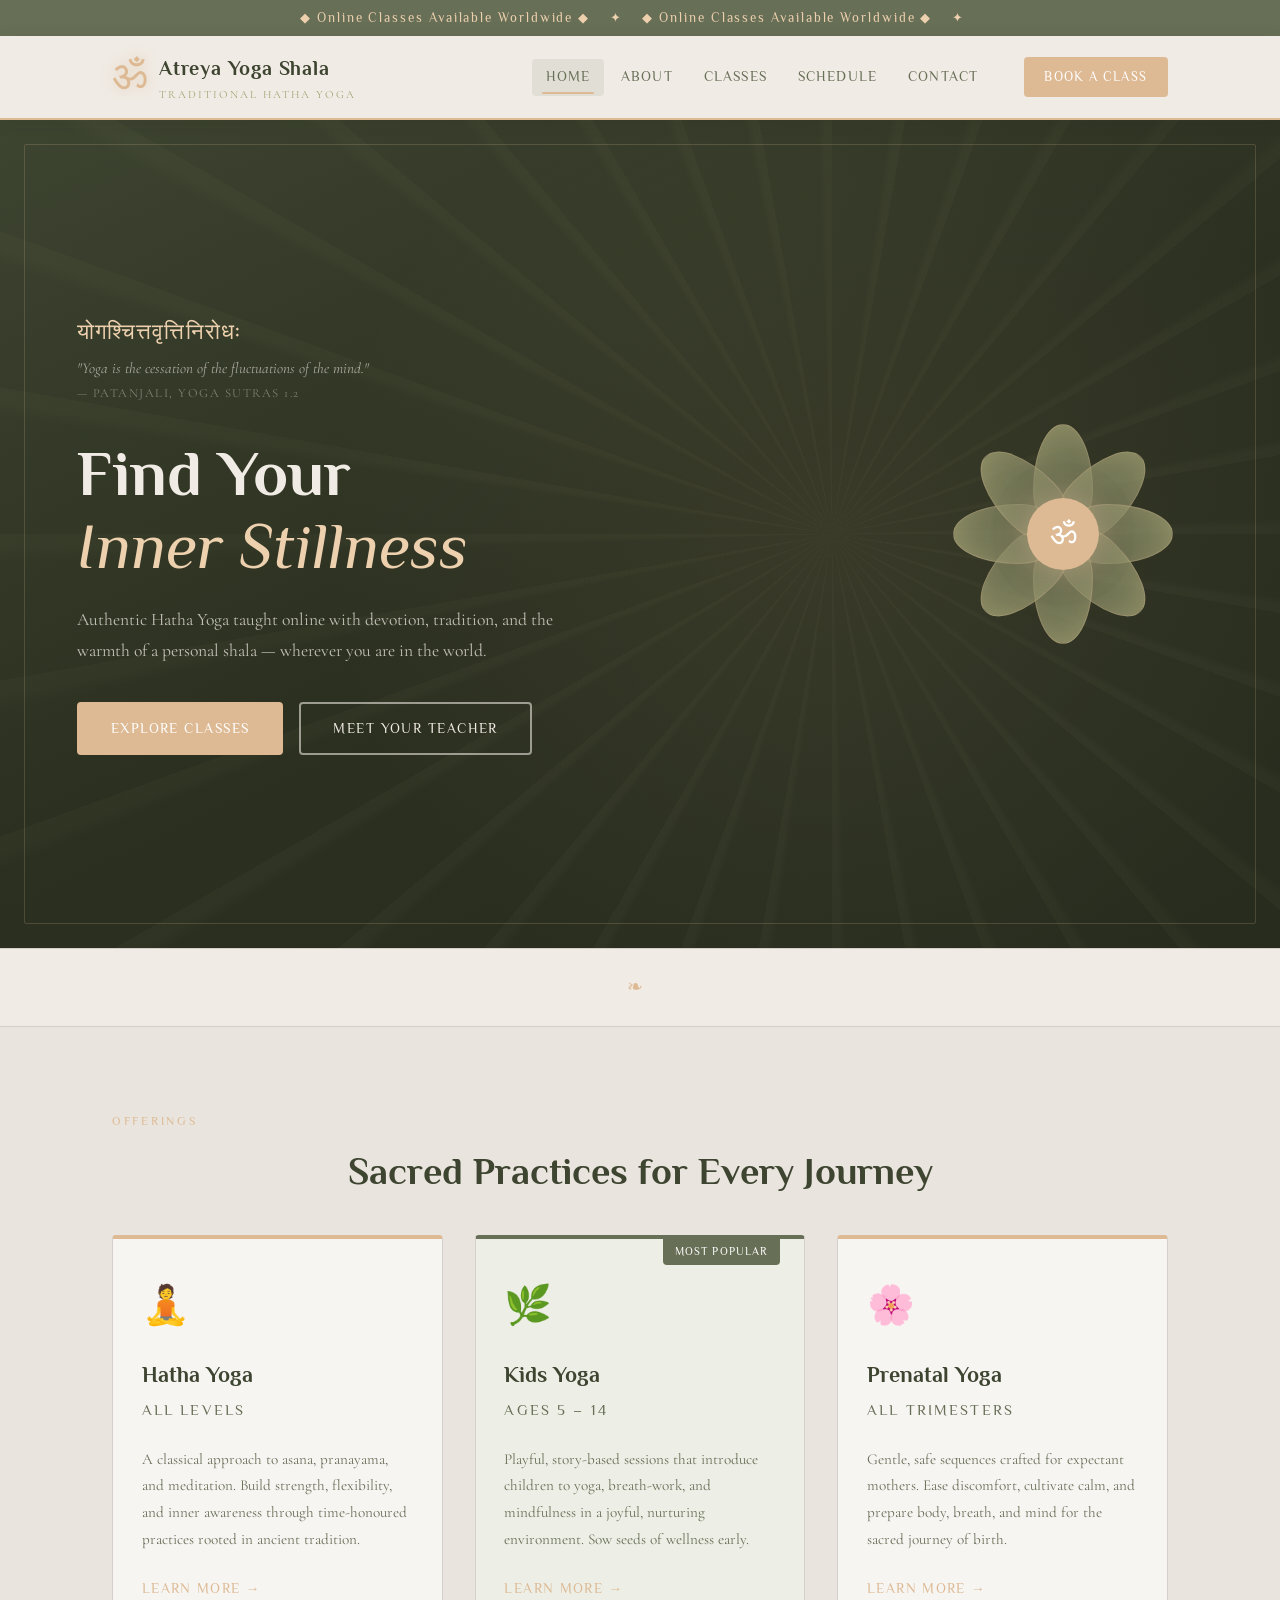
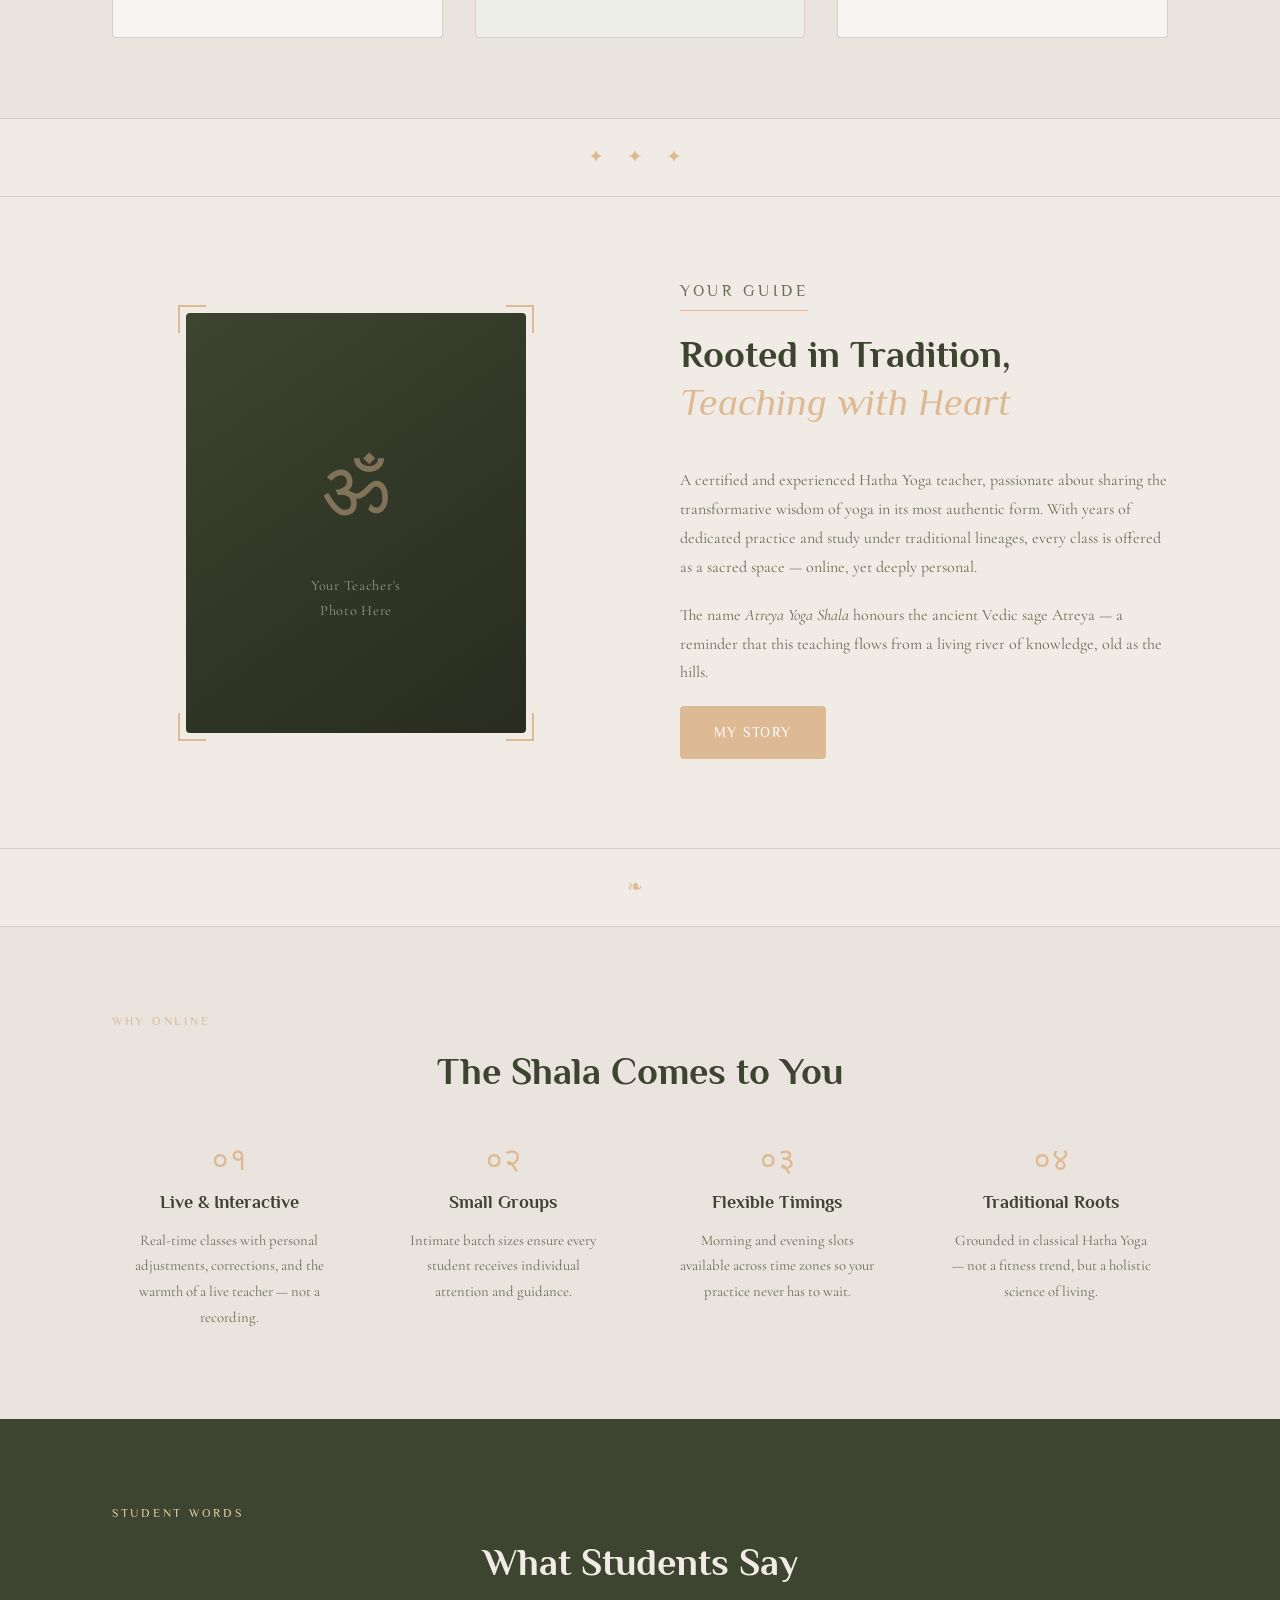
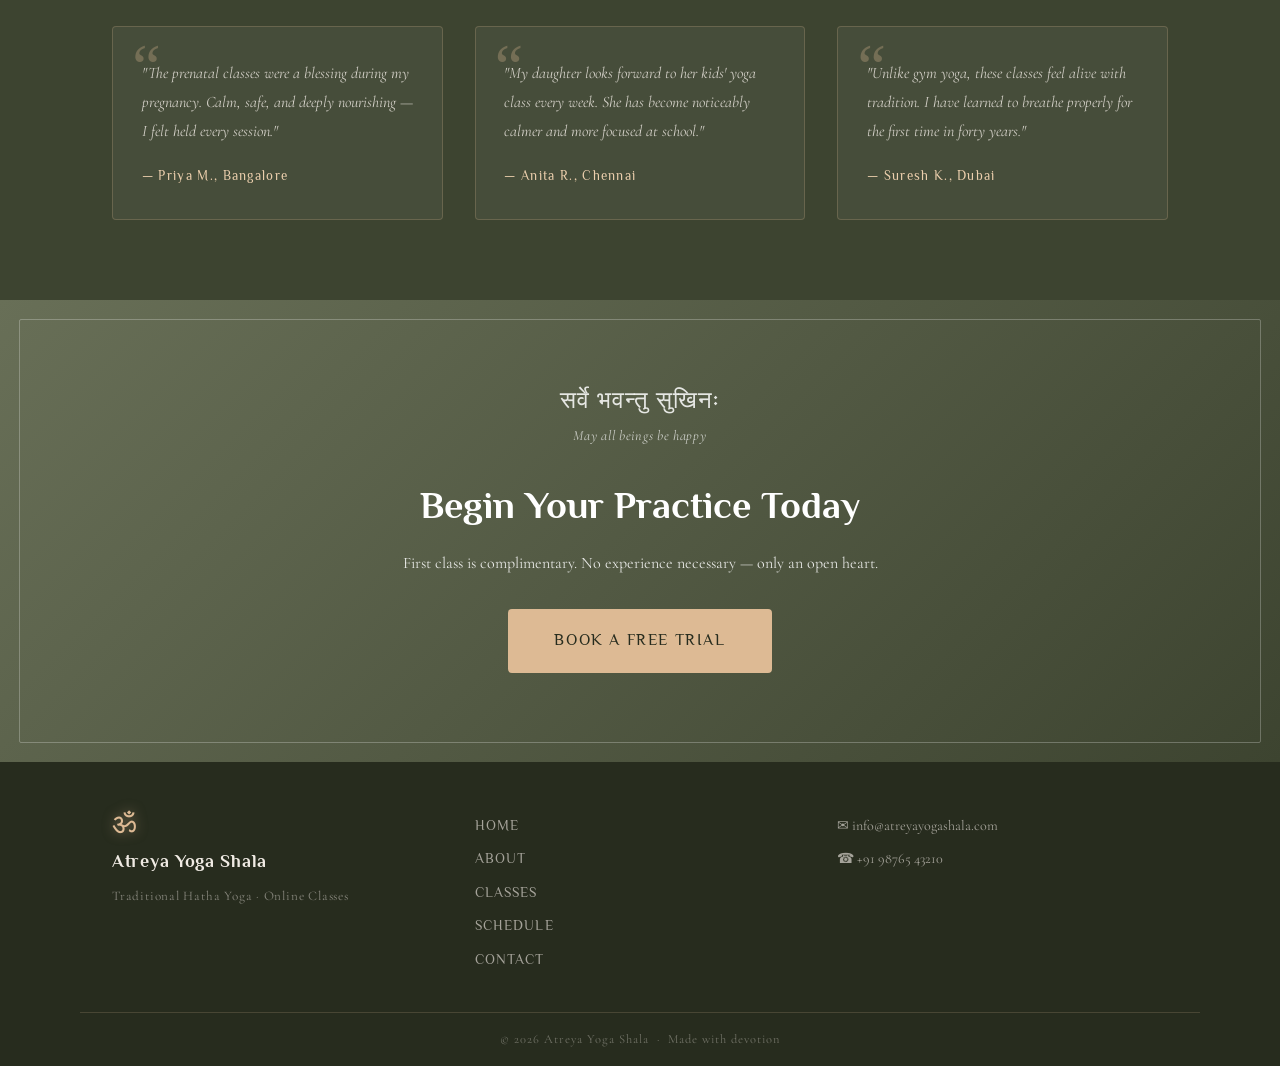
==== index.html @ da68df9e "Initial commit" ====
<!DOCTYPE html>
<html lang="en">
<head>
  <meta charset="UTF-8" />
  <meta name="viewport" content="width=device-width, initial-scale=1.0" />
  <title>Atreya Yoga Shala — Traditional Hatha Yoga Online</title>
  <link rel="stylesheet" href="css/style.css" />
  <link rel="preconnect" href="https://fonts.googleapis.com" />
  <link rel="preconnect" href="https://fonts.gstatic.com" crossorigin />
  <link href="https://fonts.googleapis.com/css2?family=Cormorant+Garamond:ital,wght@0,300;0,400;0,600;1,300;1,400&family=Philosopher:ital,wght@0,400;0,700;1,400&family=IM+Fell+English:ital@0;1&display=swap" rel="stylesheet" />
  <link rel="stylesheet" href="css/animations.css" />
</head>
<body>

  <!-- Top bar -->
  <div class="topbar">
    <span>&#9670; Online Classes Available Worldwide &#9670;</span>
  </div>

  <!-- Header / Nav -->
  <header class="site-header">
    <div class="header-inner">
      <div class="logo">
        <div class="om-symbol">ॐ</div>
        <div class="logo-text">
          <span class="logo-main">Atreya Yoga Shala</span>
          <span class="logo-sub">Traditional Hatha Yoga</span>
        </div>
      </div>
      <nav class="main-nav">
        <a href="index.html" class="active">Home</a>
        <a href="about.html">About</a>
        <a href="classes.html">Classes</a>
        <a href="schedule.html">Schedule</a>
        <a href="contact.html">Contact</a>
      </nav>
      <a href="contact.html" class="btn-book">Book a Class</a>
    </div>
  </header>

  <!-- Hero -->
  <section class="hero">
    <div class="mandala-bg"></div>
    <div class="hero-content">
      <p class="hero-sanskrit">योगश्चित्तवृत्तिनिरोधः</p>
      <p class="hero-translation">"Yoga is the cessation of the fluctuations of the mind."</p>
      <p class="hero-source">— Patanjali, Yoga Sutras 1.2</p>
      <h1 class="hero-title">Find Your<br /><em>Inner Stillness</em></h1>
      <p class="hero-desc">Authentic Hatha Yoga taught online with devotion, tradition, and the warmth of a personal shala — wherever you are in the world.</p>
      <div class="hero-actions">
        <a href="classes.html" class="btn-primary">Explore Classes</a>
        <a href="about.html" class="btn-outline">Meet Your Teacher</a>
      </div>
    </div>
    <div class="hero-lotus">
      <div class="lotus">
        <div class="petal p1"></div><div class="petal p2"></div><div class="petal p3"></div>
        <div class="petal p4"></div><div class="petal p5"></div><div class="petal p6"></div>
        <div class="petal p7"></div><div class="petal p8"></div>
        <div class="lotus-center">ॐ</div>
      </div>
    </div>
  </section>

  <!-- Divider -->
  <div class="ornament-divider"><span>❧</span></div>

  <!-- Classes Preview -->
  <section class="section classes-preview">
    <div class="container">
      <p class="section-label">Offerings</p>
      <h2 class="section-title">Sacred Practices for Every Journey</h2>
      <div class="cards-grid">

        <div class="class-card">
          <div class="card-icon">🧘</div>
          <h3>Hatha Yoga</h3>
          <p class="card-tag">All Levels</p>
          <p>A classical approach to asana, pranayama, and meditation. Build strength, flexibility, and inner awareness through time-honoured practices rooted in ancient tradition.</p>
          <a href="classes.html#hatha" class="card-link">Learn More →</a>
        </div>

        <div class="class-card featured">
          <div class="card-ribbon">Most Popular</div>
          <div class="card-icon">🌿</div>
          <h3>Kids Yoga</h3>
          <p class="card-tag">Ages 5 – 14</p>
          <p>Playful, story-based sessions that introduce children to yoga, breath-work, and mindfulness in a joyful, nurturing environment. Sow seeds of wellness early.</p>
          <a href="classes.html#kids" class="card-link">Learn More →</a>
        </div>

        <div class="class-card">
          <div class="card-icon">🌸</div>
          <h3>Prenatal Yoga</h3>
          <p class="card-tag">All Trimesters</p>
          <p>Gentle, safe sequences crafted for expectant mothers. Ease discomfort, cultivate calm, and prepare body, breath, and mind for the sacred journey of birth.</p>
          <a href="classes.html#prenatal" class="card-link">Learn More →</a>
        </div>

      </div>
    </div>
  </section>

  <!-- Ornament -->
  <div class="ornament-divider"><span>✦ ✦ ✦</span></div>

  <!-- About Teaser -->
  <section class="section about-teaser">
    <div class="container about-teaser-inner">
      <div class="about-img-wrap">
        <div class="about-frame">
          <div class="about-placeholder">
            <span class="big-om">ॐ</span>
            <p>Your Teacher's<br />Photo Here</p>
          </div>
          <div class="frame-corner fc-tl"></div>
          <div class="frame-corner fc-tr"></div>
          <div class="frame-corner fc-bl"></div>
          <div class="frame-corner fc-br"></div>
        </div>
      </div>
      <div class="about-text">
        <p class="section-label">Your Guide</p>
        <h2 class="section-title left">Rooted in Tradition,<br /><em>Teaching with Heart</em></h2>
        <p>A certified and experienced Hatha Yoga teacher, passionate about sharing the transformative wisdom of yoga in its most authentic form. With years of dedicated practice and study under traditional lineages, every class is offered as a sacred space — online, yet deeply personal.</p>
        <p>The name <em>Atreya Yoga Shala</em> honours the ancient Vedic sage Atreya — a reminder that this teaching flows from a living river of knowledge, old as the hills.</p>
        <a href="about.html" class="btn-primary">My Story</a>
      </div>
    </div>
  </section>

  <!-- Ornament -->
  <div class="ornament-divider"><span>❧</span></div>

  <!-- Why Online -->
  <section class="section why-online">
    <div class="container">
      <p class="section-label">Why Online</p>
      <h2 class="section-title">The Shala Comes to You</h2>
      <div class="pillars-grid">
        <div class="pillar">
          <div class="pillar-num">०१</div>
          <h4>Live &amp; Interactive</h4>
          <p>Real-time classes with personal adjustments, corrections, and the warmth of a live teacher — not a recording.</p>
        </div>
        <div class="pillar">
          <div class="pillar-num">०२</div>
          <h4>Small Groups</h4>
          <p>Intimate batch sizes ensure every student receives individual attention and guidance.</p>
        </div>
        <div class="pillar">
          <div class="pillar-num">०३</div>
          <h4>Flexible Timings</h4>
          <p>Morning and evening slots available across time zones so your practice never has to wait.</p>
        </div>
        <div class="pillar">
          <div class="pillar-num">०४</div>
          <h4>Traditional Roots</h4>
          <p>Grounded in classical Hatha Yoga — not a fitness trend, but a holistic science of living.</p>
        </div>
      </div>
    </div>
  </section>

  <!-- Testimonials -->
  <section class="section testimonials">
    <div class="container">
      <p class="section-label">Student Words</p>
      <h2 class="section-title">What Students Say</h2>
      <div class="testimonials-grid">
        <div class="testimonial">
          <p class="quote">"The prenatal classes were a blessing during my pregnancy. Calm, safe, and deeply nourishing — I felt held every session."</p>
          <p class="author">— Priya M., Bangalore</p>
        </div>
        <div class="testimonial">
          <p class="quote">"My daughter looks forward to her kids' yoga class every week. She has become noticeably calmer and more focused at school."</p>
          <p class="author">— Anita R., Chennai</p>
        </div>
        <div class="testimonial">
          <p class="quote">"Unlike gym yoga, these classes feel alive with tradition. I have learned to breathe properly for the first time in forty years."</p>
          <p class="author">— Suresh K., Dubai</p>
        </div>
      </div>
    </div>
  </section>

  <!-- CTA Banner -->
  <section class="cta-banner">
    <div class="container">
      <p class="cta-sanskrit">सर्वे भवन्तु सुखिनः</p>
      <p class="cta-translation">May all beings be happy</p>
      <h2>Begin Your Practice Today</h2>
      <p>First class is complimentary. No experience necessary — only an open heart.</p>
      <a href="contact.html" class="btn-primary large">Book a Free Trial</a>
    </div>
  </section>

  <!-- Footer -->
  <footer class="site-footer">
    <div class="container footer-inner">
      <div class="footer-brand">
        <div class="om-symbol small">ॐ</div>
        <span class="logo-main">Atreya Yoga Shala</span>
        <p>Traditional Hatha Yoga · Online Classes</p>
      </div>
      <nav class="footer-nav">
        <a href="index.html">Home</a>
        <a href="about.html">About</a>
        <a href="classes.html">Classes</a>
        <a href="schedule.html">Schedule</a>
        <a href="contact.html">Contact</a>
      </nav>
      <div class="footer-contact">
        <p>&#9993; info@atreyayogashala.com</p>
        <p>&#9742; +91 98765 43210</p>
      </div>
    </div>
    <div class="footer-bottom">
      <p>&#169; 2026 Atreya Yoga Shala &nbsp;·&nbsp; Made with devotion</p>
    </div>
  </footer>

  <script src="js/animations.js" defer></script>
</body>
</html>
---- css/style.css ----
/* ============================================================
   ATREYA YOGA SHALA — Main Stylesheet
   Traditional Yogic Aesthetic
   ============================================================ */

/* ---------- Custom Properties ---------- */
:root {
  /* ── Palette from brand swatches ── */
  --tan:           #DDBA94;   /* warm tan / main accent   */
  --tan-light:     #EDD0AE;
  --tan-pale:      #F8F0E7;
  --olive:         #686F57;   /* dark olive / hero/footer */
  --olive-dark:    #3D4430;   /* deepest olive            */
  --olive-deep:    #272C1E;   /* footer / darkest text bg */
  --sage:          #A3A576;   /* mid sage green           */
  --sage-light:    #BFC29A;
  --sage-pale:     #EDEEE5;
  --cream:         #E9E4DD;   /* light cream              */
  --parchment:     #F0EBE4;
  --off-white:     #F7F5F2;
  --text-dark:     #272C1E;
  --text-mid:      #686F57;
  --text-light:    #A3A576;
  --border:        #D4CFCA;

  /* keep old names mapped so nothing breaks */
  --saffron:       #DDBA94;
  --saffron-light: #EDD0AE;
  --saffron-pale:  #F8F0E7;
  --burgundy:      #686F57;
  --burgundy-dark: #3D4430;
  --deep-brown:    #272C1E;
  --warm-brown:    #A3A576;
  --gold:          #DDBA94;
  --gold-light:    #EDD0AE;
  --lotus-pink:    #A3A576;
  --lotus-pale:    #EDEEE5;

  --font-serif:    'Cormorant Garamond', 'Georgia', serif;
  --font-display:  'Philosopher', 'Georgia', serif;
  --font-classic:  'IM Fell English', 'Georgia', serif;

  --radius:        4px;
  --shadow:        0 4px 24px rgba(40, 44, 30, 0.12);
  --shadow-deep:   0 8px 40px rgba(40, 44, 30, 0.20);
  --transition:    0.3s ease;
}

/* ---------- Reset & Base ---------- */
*, *::before, *::after { box-sizing: border-box; margin: 0; padding: 0; }

html { scroll-behavior: smooth; font-size: 16px; }

body {
  font-family: var(--font-serif);
  background: var(--off-white);
  color: var(--text-dark);
  line-height: 1.7;
  overflow-x: hidden;
}

a { color: inherit; text-decoration: none; transition: color var(--transition); }

img { max-width: 100%; display: block; }

.container {
  max-width: 1120px;
  margin: 0 auto;
  padding: 0 2rem;
}

/* ---------- Top Bar ---------- */
.topbar {
  background: var(--burgundy);
  color: var(--gold-light);
  text-align: center;
  font-size: 0.8rem;
  letter-spacing: 0.15em;
  padding: 0.45rem 1rem;
  font-family: var(--font-display);
}

/* ---------- Header / Nav ---------- */
.site-header {
  background: var(--parchment);
  border-bottom: 2px solid var(--gold);
  position: sticky;
  top: 0;
  z-index: 100;
  box-shadow: 0 2px 16px rgba(60,30,10,0.10);
}

.header-inner {
  max-width: 1120px;
  margin: 0 auto;
  padding: 0.9rem 2rem;
  display: flex;
  align-items: center;
  gap: 2rem;
}

.logo {
  display: flex;
  align-items: center;
  gap: 0.75rem;
  flex-shrink: 0;
}

.om-symbol {
  font-size: 2.6rem;
  color: var(--saffron);
  line-height: 1;
  text-shadow: 0 0 12px rgba(221,186,148,0.5);
}
.om-symbol.small { font-size: 1.8rem; }

.logo-text { display: flex; flex-direction: column; }
.logo-main {
  font-family: var(--font-display);
  font-size: 1.25rem;
  font-weight: 700;
  color: var(--burgundy-dark);
  letter-spacing: 0.04em;
}
.logo-sub {
  font-family: var(--font-serif);
  font-size: 0.7rem;
  letter-spacing: 0.18em;
  color: var(--warm-brown);
  text-transform: uppercase;
}

.main-nav {
  display: flex;
  gap: 0.25rem;
  margin-left: auto;
}

.main-nav a {
  font-family: var(--font-display);
  font-size: 0.88rem;
  letter-spacing: 0.08em;
  color: var(--text-mid);
  padding: 0.4rem 0.85rem;
  border-radius: var(--radius);
  transition: color var(--transition), background var(--transition);
  text-transform: uppercase;
}
.main-nav a:hover,
.main-nav a.active {
  color: var(--olive);
  background: rgba(104,111,87,0.10);
}

.btn-book {
  font-family: var(--font-display);
  font-size: 0.82rem;
  letter-spacing: 0.1em;
  text-transform: uppercase;
  background: var(--saffron);
  color: #fff;
  padding: 0.55rem 1.3rem;
  border-radius: var(--radius);
  white-space: nowrap;
  transition: background var(--transition), box-shadow var(--transition);
}
.btn-book:hover {
  background: var(--olive);
  box-shadow: 0 4px 16px rgba(104,111,87,0.35);
  color: #fff;
}

/* ---------- Buttons ---------- */
.btn-primary {
  display: inline-block;
  background: var(--saffron);
  color: #fff;
  font-family: var(--font-display);
  font-size: 0.9rem;
  letter-spacing: 0.1em;
  text-transform: uppercase;
  padding: 0.75rem 2rem;
  border-radius: var(--radius);
  border: 2px solid var(--saffron);
  transition: background var(--transition), box-shadow var(--transition), color var(--transition);
}
.btn-primary:hover {
  background: var(--olive);
  border-color: var(--olive);
  color: #fff;
  box-shadow: 0 4px 20px rgba(104,111,87,0.40);
}
.btn-primary.large { padding: 1rem 2.8rem; font-size: 1rem; }

.btn-outline {
  display: inline-block;
  background: transparent;
  color: var(--parchment);
  font-family: var(--font-display);
  font-size: 0.9rem;
  letter-spacing: 0.1em;
  text-transform: uppercase;
  padding: 0.75rem 2rem;
  border-radius: var(--radius);
  border: 2px solid rgba(233,228,221,0.6);
  transition: background var(--transition), border-color var(--transition);
}
.btn-outline:hover {
  background: rgba(233,228,221,0.15);
  border-color: var(--cream);
  color: var(--cream);
}

/* ---------- Hero ---------- */
.hero {
  position: relative;
  min-height: 92vh;
  background: linear-gradient(155deg, var(--olive-dark) 0%, #2C3020 50%, var(--olive-deep) 100%);
  display: flex;
  align-items: center;
  justify-content: space-between;
  padding: 5rem 6vw;
  overflow: hidden;
}

/* Mandala background pattern */
.mandala-bg {
  position: absolute;
  inset: 0;
  background-image:
    radial-gradient(circle at 65% 50%, rgba(221,186,148,0.08) 0%, transparent 55%),
    repeating-conic-gradient(
      from 0deg at 65% 50%,
      transparent 0deg,
      transparent 8deg,
      rgba(163,165,118,0.04) 9deg,
      rgba(163,165,118,0.04) 10deg
    );
  pointer-events: none;
}

/* Decorative border lines in hero */
.hero::before {
  content: '';
  position: absolute;
  inset: 1.5rem;
  border: 1px solid rgba(221,186,148,0.20);
  border-radius: 2px;
  pointer-events: none;
}

.hero-content {
  position: relative;
  z-index: 2;
  max-width: 580px;
}

.hero-sanskrit {
  font-family: var(--font-display);
  font-size: 1.4rem;
  color: var(--gold-light);
  letter-spacing: 0.05em;
  margin-bottom: 0.3rem;
}
.hero-translation {
  font-family: var(--font-serif);
  font-style: italic;
  font-size: 0.95rem;
  color: rgba(233,228,221,0.65);
  margin-bottom: 0.1rem;
}
.hero-source {
  font-size: 0.78rem;
  letter-spacing: 0.12em;
  color: rgba(233,228,221,0.42);
  text-transform: uppercase;
  margin-bottom: 2rem;
}

.hero-title {
  font-family: var(--font-display);
  font-size: clamp(2.6rem, 5vw, 4.2rem);
  font-weight: 700;
  color: var(--parchment);
  line-height: 1.15;
  margin-bottom: 1.25rem;
}
.hero-title em {
  font-style: italic;
  color: var(--tan-light);
  font-weight: 300;
}

.hero-desc {
  font-size: 1.1rem;
  color: rgba(233,228,221,0.80);
  max-width: 480px;
  margin-bottom: 2.2rem;
  line-height: 1.8;
}

.hero-actions { display: flex; gap: 1rem; flex-wrap: wrap; }

/* Lotus illustration */
.hero-lotus {
  position: relative;
  z-index: 2;
  flex-shrink: 0;
}

.lotus {
  position: relative;
  width: 280px;
  height: 280px;
}

.petal {
  position: absolute;
  width: 60px;
  height: 110px;
  background: linear-gradient(160deg, rgba(163,165,118,0.75), rgba(104,111,87,0.55));
  border-radius: 50% 50% 50% 50% / 60% 60% 40% 40%;
  top: 50%;
  left: 50%;
  transform-origin: bottom center;
  margin-left: -30px;
  margin-top: -110px;
  border: 1px solid rgba(221,186,148,0.30);
  box-shadow: inset 0 0 20px rgba(221,186,148,0.12);
}

.p1 { transform: rotate(0deg); }
.p2 { transform: rotate(45deg); }
.p3 { transform: rotate(90deg); }
.p4 { transform: rotate(135deg); }
.p5 { transform: rotate(180deg); }
.p6 { transform: rotate(225deg); }
.p7 { transform: rotate(270deg); }
.p8 { transform: rotate(315deg); }

.lotus-center {
  position: absolute;
  top: 50%;
  left: 50%;
  transform: translate(-50%, -50%);
  width: 72px;
  height: 72px;
  background: radial-gradient(circle, var(--saffron) 0%, var(--gold) 100%);
  border-radius: 50%;
  display: flex;
  align-items: center;
  justify-content: center;
  font-size: 2rem;
  color: #fff;
  box-shadow: 0 0 30px rgba(221,186,148,0.55), 0 0 60px rgba(221,186,148,0.20);
  z-index: 5;
}

/* ---------- Ornament Divider ---------- */
.ornament-divider {
  text-align: center;
  padding: 1.4rem 0;
  background: var(--parchment);
  color: var(--gold);
  font-size: 1.2rem;
  letter-spacing: 0.5em;
  border-top: 1px solid var(--border);
  border-bottom: 1px solid var(--border);
}

/* ---------- Sections ---------- */
.section {
  padding: 5rem 0;
}

.section-label {
  font-family: var(--font-display);
  font-size: 0.78rem;
  letter-spacing: 0.22em;
  text-transform: uppercase;
  color: var(--saffron);
  margin-bottom: 0.6rem;
  text-align: center;
}

.section-title {
  font-family: var(--font-display);
  font-size: clamp(1.8rem, 3vw, 2.8rem);
  font-weight: 700;
  color: var(--burgundy-dark);
  line-height: 1.25;
  margin-bottom: 2.5rem;
  text-align: center;
}
.section-title.left { text-align: left; }
.section-title em {
  font-style: italic;
  font-weight: 300;
  color: var(--saffron);
}

/* ---------- Classes Preview ---------- */
.classes-preview { background: var(--cream); }

.cards-grid {
  display: grid;
  grid-template-columns: repeat(auto-fit, minmax(280px, 1fr));
  gap: 2rem;
}

.class-card {
  background: var(--off-white);
  border: 1px solid var(--border);
  border-top: 4px solid var(--saffron);
  border-radius: var(--radius);
  padding: 2.2rem 1.8rem;
  position: relative;
  transition: box-shadow var(--transition), transform var(--transition);
}
.class-card:hover {
  box-shadow: var(--shadow);
  transform: translateY(-4px);
}
.class-card.featured {
  border-top-color: var(--burgundy);
  background: var(--lotus-pale);
}

.card-ribbon {
  position: absolute;
  top: -1px;
  right: 1.5rem;
  background: var(--burgundy);
  color: #fff;
  font-size: 0.7rem;
  letter-spacing: 0.1em;
  text-transform: uppercase;
  padding: 0.25rem 0.75rem;
  font-family: var(--font-display);
  border-radius: 0 0 var(--radius) var(--radius);
}

.card-icon {
  font-size: 2.4rem;
  margin-bottom: 1rem;
}

.class-card h3 {
  font-family: var(--font-display);
  font-size: 1.4rem;
  color: var(--burgundy-dark);
  margin-bottom: 0.2rem;
}

.card-tag {
  font-size: 0.75rem;
  letter-spacing: 0.14em;
  text-transform: uppercase;
  color: var(--saffron);
  font-family: var(--font-display);
  margin-bottom: 0.9rem;
}

.class-card p {
  font-size: 0.95rem;
  color: var(--text-mid);
  margin-bottom: 1.4rem;
  line-height: 1.75;
}

.card-link {
  font-family: var(--font-display);
  font-size: 0.85rem;
  letter-spacing: 0.1em;
  color: var(--saffron);
  text-transform: uppercase;
  transition: color var(--transition);
}
.card-link:hover { color: var(--burgundy); }

/* ---------- About Teaser ---------- */
.about-teaser { background: var(--parchment); }

.about-teaser-inner {
  display: grid;
  grid-template-columns: 1fr 1fr;
  gap: 5rem;
  align-items: center;
}

.about-img-wrap { display: flex; justify-content: center; }

.about-frame {
  position: relative;
  width: 340px;
  height: 420px;
}

.about-placeholder {
  width: 100%;
  height: 100%;
  background: linear-gradient(145deg, var(--burgundy-dark), var(--deep-brown));
  border-radius: var(--radius);
  display: flex;
  flex-direction: column;
  align-items: center;
  justify-content: center;
  gap: 1rem;
  color: rgba(233,228,221,0.55);
  font-family: var(--font-serif);
  font-size: 0.9rem;
  text-align: center;
  letter-spacing: 0.05em;
}
.about-placeholder .big-om {
  font-size: 5rem;
  color: rgba(221,186,148,0.45);
}

/* Decorative corner frames */
.frame-corner {
  position: absolute;
  width: 28px;
  height: 28px;
  border-color: var(--gold);
  border-style: solid;
}
.fc-tl { top: -8px; left: -8px; border-width: 2px 0 0 2px; }
.fc-tr { top: -8px; right: -8px; border-width: 2px 2px 0 0; }
.fc-bl { bottom: -8px; left: -8px; border-width: 0 0 2px 2px; }
.fc-br { bottom: -8px; right: -8px; border-width: 0 2px 2px 0; }

.about-text .section-label { text-align: left; }

.about-text p {
  font-size: 1rem;
  color: var(--text-mid);
  margin-bottom: 1.2rem;
  line-height: 1.8;
}
.about-text p em {
  font-style: italic;
  color: var(--burgundy);
}

/* ---------- Why Online ---------- */
.why-online { background: var(--cream); }

.pillars-grid {
  display: grid;
  grid-template-columns: repeat(auto-fit, minmax(220px, 1fr));
  gap: 2.5rem;
}

.pillar { text-align: center; padding: 0.5rem 1rem; }

.pillar-num {
  font-family: var(--font-display);
  font-size: 2rem;
  color: var(--gold);
  margin-bottom: 0.8rem;
  line-height: 1;
}

.pillar h4 {
  font-family: var(--font-display);
  font-size: 1.1rem;
  color: var(--burgundy-dark);
  margin-bottom: 0.6rem;
}

.pillar p {
  font-size: 0.92rem;
  color: var(--text-mid);
  line-height: 1.75;
}

/* ---------- Testimonials ---------- */
.testimonials {
  background: var(--burgundy-dark);
}
.testimonials .section-label { color: var(--gold-light); }
.testimonials .section-title { color: var(--parchment); }

.testimonials-grid {
  display: grid;
  grid-template-columns: repeat(auto-fit, minmax(260px, 1fr));
  gap: 2rem;
}

.testimonial {
  background: rgba(255,255,255,0.05);
  border: 1px solid rgba(221,186,148,0.22);
  border-radius: var(--radius);
  padding: 2rem 1.8rem;
  position: relative;
}
.testimonial::before {
  content: '\201C';
  position: absolute;
  top: 0.5rem;
  left: 1.2rem;
  font-size: 4rem;
  color: var(--saffron);
  opacity: 0.3;
  font-family: Georgia, serif;
  line-height: 1;
}

.testimonial .quote {
  font-family: var(--font-serif);
  font-style: italic;
  font-size: 1rem;
  color: rgba(233,228,221,0.85);
  line-height: 1.8;
  margin-bottom: 1.2rem;
}

.testimonial .author {
  font-family: var(--font-display);
  font-size: 0.82rem;
  letter-spacing: 0.1em;
  color: var(--gold-light);
}

/* ---------- CTA Banner ---------- */
.cta-banner {
  background: linear-gradient(135deg, var(--olive) 0%, var(--olive-dark) 100%);
  padding: 5rem 2rem;
  text-align: center;
  position: relative;
  overflow: hidden;
}
.cta-banner::before {
  content: '';
  position: absolute;
  inset: 1.2rem;
  border: 1px solid rgba(255,255,255,0.25);
  border-radius: 2px;
  pointer-events: none;
}

.cta-banner .cta-sanskrit {
  font-family: var(--font-display);
  font-size: 1.5rem;
  color: rgba(255,255,255,0.85);
  letter-spacing: 0.04em;
  margin-bottom: 0.2rem;
}
.cta-banner .cta-translation {
  font-style: italic;
  font-size: 0.88rem;
  color: rgba(255,255,255,0.7);
  margin-bottom: 1.5rem;
  letter-spacing: 0.05em;
}

.cta-banner h2 {
  font-family: var(--font-display);
  font-size: clamp(1.8rem, 3vw, 2.6rem);
  color: #fff;
  margin-bottom: 0.8rem;
}

.cta-banner p {
  font-size: 1rem;
  color: rgba(255,255,255,0.85);
  margin-bottom: 2rem;
}

.cta-banner .btn-primary {
  background: var(--tan);
  border-color: var(--tan);
  color: var(--olive-deep);
}
.cta-banner .btn-primary:hover {
  background: var(--tan-light);
  border-color: var(--tan-light);
  color: var(--olive-deep);
  box-shadow: 0 6px 24px rgba(221,186,148,0.4);
}

/* ---------- Footer ---------- */
.site-footer {
  background: var(--deep-brown);
  color: rgba(233,228,221,0.75);
  padding: 3rem 0 0;
}

.footer-inner {
  display: grid;
  grid-template-columns: 1fr 1fr 1fr;
  gap: 2rem;
  padding-bottom: 2.5rem;
  border-bottom: 1px solid rgba(221,186,148,0.18);
}

.footer-brand {
  display: flex;
  flex-direction: column;
  gap: 0.5rem;
}
.footer-brand .logo-main {
  color: var(--parchment);
  font-size: 1.1rem;
}
.footer-brand p {
  font-size: 0.82rem;
  color: rgba(233,228,221,0.5);
  letter-spacing: 0.06em;
}

.footer-nav {
  display: flex;
  flex-direction: column;
  gap: 0.6rem;
  padding-top: 0.25rem;
}
.footer-nav a {
  font-family: var(--font-display);
  font-size: 0.88rem;
  letter-spacing: 0.08em;
  color: rgba(233,228,221,0.65);
  text-transform: uppercase;
  transition: color var(--transition);
}
.footer-nav a:hover { color: var(--gold-light); }

.footer-contact {
  display: flex;
  flex-direction: column;
  gap: 0.6rem;
  padding-top: 0.25rem;
}
.footer-contact p {
  font-size: 0.88rem;
  color: rgba(233,228,221,0.65);
}

.footer-bottom {
  text-align: center;
  padding: 1rem;
  font-size: 0.78rem;
  color: rgba(233,228,221,0.38);
  letter-spacing: 0.08em;
}

/* ============================================================
   PAGE — ABOUT
   ============================================================ */
.page-hero {
  background: linear-gradient(155deg, var(--olive-dark), var(--olive-deep));
  padding: 5rem 2rem 4rem;
  text-align: center;
  position: relative;
  overflow: hidden;
}
.page-hero::before {
  content: '';
  position: absolute;
  inset: 1.2rem;
  border: 1px solid rgba(221,186,148,0.16);
  border-radius: 2px;
  pointer-events: none;
}
.page-hero .om-deco {
  font-size: 5rem;
  color: rgba(221,186,148,0.18);
  position: absolute;
  top: 1.5rem;
  left: 50%;
  transform: translateX(-50%);
  pointer-events: none;
}
.page-hero-label {
  font-family: var(--font-display);
  font-size: 0.78rem;
  letter-spacing: 0.22em;
  text-transform: uppercase;
  color: var(--saffron-light);
  margin-bottom: 0.6rem;
  position: relative;
}
.page-hero h1 {
  font-family: var(--font-display);
  font-size: clamp(2rem, 4vw, 3.2rem);
  color: var(--parchment);
  position: relative;
}
.page-hero h1 em {
  font-style: italic;
  font-weight: 300;
  color: var(--saffron-light);
}

.about-full { background: var(--parchment); }

.about-full-inner {
  display: grid;
  grid-template-columns: 360px 1fr;
  gap: 5rem;
  align-items: start;
}

.about-photo-wrap { position: sticky; top: 8rem; }

.about-credentials {
  background: var(--cream);
  border: 1px solid var(--border);
  border-radius: var(--radius);
  padding: 1.8rem;
  margin-top: 1.5rem;
}
.about-credentials h4 {
  font-family: var(--font-display);
  font-size: 0.88rem;
  letter-spacing: 0.14em;
  text-transform: uppercase;
  color: var(--saffron);
  margin-bottom: 1rem;
}
.cred-item {
  display: flex;
  gap: 0.75rem;
  align-items: flex-start;
  margin-bottom: 0.75rem;
  font-size: 0.9rem;
  color: var(--text-mid);
}
.cred-item::before {
  content: '✦';
  color: var(--gold);
  flex-shrink: 0;
  margin-top: 0.1rem;
}

.about-body .section-label { text-align: left; }
.about-body h2 {
  font-family: var(--font-display);
  font-size: 2.2rem;
  color: var(--burgundy-dark);
  margin-bottom: 1.5rem;
}
.about-body p {
  font-size: 1rem;
  color: var(--text-mid);
  line-height: 1.85;
  margin-bottom: 1.2rem;
}
.about-body p em { font-style: italic; color: var(--burgundy); }

.blockquote-yogic {
  border-left: 3px solid var(--saffron);
  margin: 2rem 0;
  padding: 1rem 1.8rem;
  background: rgba(221,186,148,0.08);
  border-radius: 0 var(--radius) var(--radius) 0;
}
.blockquote-yogic p {
  font-style: italic;
  font-size: 1.1rem;
  color: var(--burgundy);
  margin-bottom: 0.3rem;
}
.blockquote-yogic cite {
  font-size: 0.82rem;
  letter-spacing: 0.1em;
  color: var(--text-light);
  text-transform: uppercase;
  font-style: normal;
}

.values-grid {
  display: grid;
  grid-template-columns: 1fr 1fr;
  gap: 1.2rem;
  margin-top: 2rem;
}
.value-item {
  background: var(--off-white);
  border: 1px solid var(--border);
  padding: 1.2rem;
  border-radius: var(--radius);
}
.value-item h5 {
  font-family: var(--font-display);
  color: var(--burgundy);
  margin-bottom: 0.4rem;
  font-size: 1rem;
}
.value-item p {
  font-size: 0.88rem;
  margin-bottom: 0 !important;
}

/* ============================================================
   PAGE — CLASSES
   ============================================================ */
.classes-full { background: var(--cream); }

.class-detail {
  display: grid;
  grid-template-columns: 1fr 1fr;
  gap: 4rem;
  align-items: center;
  padding: 4rem 0;
  border-bottom: 1px solid var(--border);
}
.class-detail:last-child { border-bottom: none; }
.class-detail.reverse { direction: rtl; }
.class-detail.reverse > * { direction: ltr; }

.class-detail-img {
  background: linear-gradient(145deg, var(--olive-dark), var(--olive-deep));
  border-radius: var(--radius);
  aspect-ratio: 4/3;
  display: flex;
  align-items: center;
  justify-content: center;
  font-size: 6rem;
  box-shadow: var(--shadow);
}

.class-detail-text .section-label { text-align: left; }

.class-detail-text h2 {
  font-family: var(--font-display);
  font-size: 2rem;
  color: var(--burgundy-dark);
  margin-bottom: 0.4rem;
}
.class-tag {
  font-family: var(--font-display);
  font-size: 0.78rem;
  letter-spacing: 0.14em;
  text-transform: uppercase;
  color: var(--saffron);
  margin-bottom: 1.2rem;
}
.class-detail-text p {
  font-size: 0.97rem;
  color: var(--text-mid);
  line-height: 1.8;
  margin-bottom: 1rem;
}

.class-features {
  list-style: none;
  margin: 1.2rem 0 1.8rem;
}
.class-features li {
  font-size: 0.9rem;
  color: var(--text-mid);
  padding: 0.3rem 0 0.3rem 1.5rem;
  position: relative;
  border-bottom: 1px dashed var(--border);
}
.class-features li::before {
  content: '✦';
  position: absolute;
  left: 0;
  color: var(--gold);
  font-size: 0.7rem;
  top: 0.45rem;
}

/* ============================================================
   PAGE — SCHEDULE
   ============================================================ */
.schedule-section { background: var(--cream); }

.schedule-table-wrap {
  overflow-x: auto;
  border-radius: var(--radius);
  box-shadow: var(--shadow);
  margin-bottom: 3rem;
}

table.schedule-table {
  width: 100%;
  border-collapse: collapse;
  background: var(--off-white);
  font-size: 0.92rem;
}

.schedule-table thead {
  background: var(--burgundy-dark);
  color: var(--gold-light);
}
.schedule-table thead th {
  font-family: var(--font-display);
  letter-spacing: 0.1em;
  text-transform: uppercase;
  padding: 1rem 1.2rem;
  font-size: 0.78rem;
  font-weight: 400;
  text-align: left;
}

.schedule-table tbody tr {
  border-bottom: 1px solid var(--border);
  transition: background var(--transition);
}
.schedule-table tbody tr:hover { background: var(--saffron-pale); }

.schedule-table tbody td {
  padding: 0.9rem 1.2rem;
  color: var(--text-mid);
  vertical-align: middle;
}

.badge {
  display: inline-block;
  font-size: 0.72rem;
  letter-spacing: 0.1em;
  text-transform: uppercase;
  padding: 0.2rem 0.65rem;
  border-radius: 20px;
  font-family: var(--font-display);
}
.badge-hatha    { background: rgba(221,186,148,0.20); color: var(--warm-brown); }
.badge-kids     { background: rgba(104,111,87,0.15);  color: var(--olive); }
.badge-prenatal { background: rgba(163,165,118,0.18); color: var(--sage); }

.pricing-grid {
  display: grid;
  grid-template-columns: repeat(auto-fit, minmax(240px, 1fr));
  gap: 2rem;
  margin-top: 1rem;
}

.price-card {
  background: var(--off-white);
  border: 1px solid var(--border);
  border-radius: var(--radius);
  padding: 2rem 1.8rem;
  text-align: center;
  position: relative;
  transition: box-shadow var(--transition), transform var(--transition);
}
.price-card:hover { box-shadow: var(--shadow); transform: translateY(-4px); }
.price-card.highlighted {
  border-color: var(--saffron);
  background: var(--saffron-pale);
}

.price-card h3 {
  font-family: var(--font-display);
  font-size: 1.2rem;
  color: var(--burgundy-dark);
  margin-bottom: 0.25rem;
}
.price-card .price {
  font-family: var(--font-display);
  font-size: 2.4rem;
  font-weight: 700;
  color: var(--saffron);
  line-height: 1;
  margin: 0.8rem 0;
}
.price-card .price sup {
  font-size: 1.2rem;
  vertical-align: super;
}
.price-card .price-note {
  font-size: 0.78rem;
  color: var(--text-light);
  margin-bottom: 1.2rem;
  letter-spacing: 0.06em;
}
.price-card ul {
  list-style: none;
  margin-bottom: 1.8rem;
  text-align: left;
}
.price-card ul li {
  font-size: 0.88rem;
  color: var(--text-mid);
  padding: 0.3rem 0;
  border-bottom: 1px dashed var(--border);
  padding-left: 1.4rem;
  position: relative;
}
.price-card ul li::before {
  content: '✦';
  position: absolute;
  left: 0;
  color: var(--gold);
  font-size: 0.65rem;
  top: 0.42rem;
}

/* ============================================================
   PAGE — CONTACT
   ============================================================ */
.contact-section { background: var(--parchment); }

.contact-inner {
  display: grid;
  grid-template-columns: 1fr 1.4fr;
  gap: 5rem;
  align-items: start;
}

.contact-info .section-label { text-align: left; }

.contact-info h2 {
  font-family: var(--font-display);
  font-size: 2.2rem;
  color: var(--burgundy-dark);
  margin-bottom: 1.2rem;
}

.contact-info p {
  font-size: 0.97rem;
  color: var(--text-mid);
  line-height: 1.8;
  margin-bottom: 2rem;
}

.contact-detail {
  display: flex;
  gap: 1rem;
  margin-bottom: 1.2rem;
  align-items: flex-start;
}
.contact-detail-icon {
  width: 40px;
  height: 40px;
  background: var(--saffron-pale);
  border: 1px solid var(--saffron);
  border-radius: 50%;
  display: flex;
  align-items: center;
  justify-content: center;
  font-size: 1rem;
  flex-shrink: 0;
}
.contact-detail-text strong {
  display: block;
  font-family: var(--font-display);
  font-size: 0.8rem;
  letter-spacing: 0.1em;
  text-transform: uppercase;
  color: var(--saffron);
  margin-bottom: 0.1rem;
}
.contact-detail-text span {
  font-size: 0.95rem;
  color: var(--text-mid);
}

/* Form */
.contact-form-wrap {
  background: var(--off-white);
  border: 1px solid var(--border);
  border-radius: var(--radius);
  padding: 2.5rem;
  box-shadow: var(--shadow);
}

.contact-form-wrap h3 {
  font-family: var(--font-display);
  font-size: 1.5rem;
  color: var(--burgundy-dark);
  margin-bottom: 1.8rem;
  text-align: center;
}

.form-group {
  margin-bottom: 1.4rem;
}
.form-group label {
  display: block;
  font-family: var(--font-display);
  font-size: 0.82rem;
  letter-spacing: 0.1em;
  text-transform: uppercase;
  color: var(--text-mid);
  margin-bottom: 0.5rem;
}
.form-group input,
.form-group select,
.form-group textarea {
  width: 100%;
  padding: 0.75rem 1rem;
  border: 1px solid var(--border);
  border-radius: var(--radius);
  background: var(--parchment);
  font-family: var(--font-serif);
  font-size: 0.95rem;
  color: var(--text-dark);
  transition: border-color var(--transition), box-shadow var(--transition);
  outline: none;
  -webkit-appearance: none;
  appearance: none;
}
.form-group input:focus,
.form-group select:focus,
.form-group textarea:focus {
  border-color: var(--tan);
  box-shadow: 0 0 0 3px rgba(221,186,148,0.22);
}
.form-group textarea { resize: vertical; min-height: 120px; }

.form-row {
  display: grid;
  grid-template-columns: 1fr 1fr;
  gap: 1.2rem;
}

.form-submit {
  width: 100%;
  padding: 0.9rem;
  background: var(--saffron);
  color: #fff;
  border: 2px solid var(--saffron);
  border-radius: var(--radius);
  font-family: var(--font-display);
  font-size: 0.95rem;
  letter-spacing: 0.1em;
  text-transform: uppercase;
  cursor: pointer;
  transition: background var(--transition), box-shadow var(--transition);
}
.form-submit:hover {
  background: var(--olive);
  border-color: var(--olive);
  box-shadow: 0 4px 20px rgba(104,111,87,0.35);
}

.form-note {
  text-align: center;
  font-size: 0.82rem;
  color: var(--text-light);
  margin-top: 1rem;
  font-style: italic;
}

/* ============================================================
   RESPONSIVE
   ============================================================ */
@media (max-width: 900px) {
  .hero {
    flex-direction: column;
    text-align: center;
    padding: 4rem 2rem;
    min-height: unset;
    gap: 3rem;
  }
  .hero-actions { justify-content: center; }
  .hero-lotus { display: flex; justify-content: center; }
  .lotus { width: 200px; height: 200px; }
  .petal { width: 44px; height: 80px; margin-left: -22px; margin-top: -80px; }

  .about-teaser-inner,
  .about-full-inner,
  .contact-inner { grid-template-columns: 1fr; gap: 3rem; }

  .about-photo-wrap { position: static; display: flex; justify-content: center; }
  .about-frame { width: 260px; height: 320px; }

  .class-detail,
  .class-detail.reverse { grid-template-columns: 1fr; direction: ltr; }

  .footer-inner { grid-template-columns: 1fr; gap: 1.5rem; }

  .values-grid { grid-template-columns: 1fr; }
  .form-row { grid-template-columns: 1fr; }
}

@media (max-width: 600px) {
  .header-inner {
    flex-wrap: wrap;
    gap: 0.8rem;
  }
  .main-nav {
    order: 3;
    width: 100%;
    flex-wrap: wrap;
    margin-left: 0;
    gap: 0;
  }
  .btn-book { order: 2; }
  .hero::before { display: none; }
}
---- css/animations.css ----
/* ============================================================
   ATREYA YOGA SHALA — Animations
   ============================================================ */

/* ── Keyframes ────────────────────────────────────────────── */

@keyframes fadeUp {
  from { opacity: 0; transform: translateY(32px); }
  to   { opacity: 1; transform: translateY(0); }
}

@keyframes fadeIn {
  from { opacity: 0; }
  to   { opacity: 1; }
}

@keyframes fadeLeft {
  from { opacity: 0; transform: translateX(-40px); }
  to   { opacity: 1; transform: translateX(0); }
}

@keyframes fadeRight {
  from { opacity: 0; transform: translateX(40px); }
  to   { opacity: 1; transform: translateX(0); }
}

@keyframes scaleIn {
  from { opacity: 0; transform: scale(0.88); }
  to   { opacity: 1; transform: scale(1); }
}

/* Lotus blooms open with a slight overshoot */
@keyframes lotusBlossom {
  0%   { opacity: 0; transform: scale(0.1) rotate(-200deg); }
  70%  { opacity: 1; transform: scale(1.08) rotate(5deg); }
  100% { opacity: 1; transform: scale(1) rotate(0deg); }
}

/* Petals open one by one */
@keyframes petalOpen {
  from { opacity: 0; transform-origin: bottom center; transform: scaleY(0.05); }
  to   { opacity: 1; transform-origin: bottom center; transform: scaleY(1); }
}

/* OM symbol gentle pulse glow */
@keyframes omPulse {
  0%, 100% {
    text-shadow: 0 0 8px  rgba(221,186,148,0.35);
  }
  50% {
    text-shadow: 0 0 28px rgba(221,186,148,0.75), 0 0 60px rgba(221,186,148,0.25);
  }
}

/* Lotus center breathes */
@keyframes breathe {
  0%, 100% { transform: translate(-50%, -50%) scale(1);   box-shadow: 0 0 24px rgba(221,186,148,0.45), 0 0 50px rgba(221,186,148,0.18); }
  50%       { transform: translate(-50%, -50%) scale(1.10); box-shadow: 0 0 40px rgba(221,186,148,0.70), 0 0 80px rgba(221,186,148,0.30); }
}

/* Hero lotus floats gently */
@keyframes floatY {
  0%, 100% { transform: translateY(0px);   }
  50%       { transform: translateY(-14px); }
}

/* Page-hero OM decoration rotates slowly */
@keyframes rotateSlow {
  from { transform: translateX(-50%) rotate(0deg);   }
  to   { transform: translateX(-50%) rotate(360deg); }
}

/* Sanskrit shimmer sweep */
@keyframes shimmerText {
  0%   { background-position: -200% center; }
  100% { background-position:  200% center; }
}

/* Ornament divider draws in */
@keyframes expandWidth {
  from { width: 0; opacity: 0; }
  to   { width: 100%; opacity: 1; }
}

/* Card border glow on hover */
@keyframes borderGlow {
  0%, 100% { box-shadow: 0 4px 24px rgba(40,44,30,0.12); }
  50%       { box-shadow: 0 8px 32px rgba(104,111,87,0.22); }
}

/* Top bar ticker */
@keyframes tickerScroll {
  from { transform: translateX(0); }
  to   { transform: translateX(-50%); }
}

/* Underline draw for section labels */
@keyframes drawUnderline {
  from { transform: scaleX(0); }
  to   { transform: scaleX(1); }
}

/* Shimmer for pricing highlight */
@keyframes cardShimmer {
  0%   { background-position: -400px 0; }
  100% { background-position:  400px 0; }
}

/* Ripple effect for buttons */
@keyframes ripple {
  0%   { transform: scale(0); opacity: 0.5; }
  100% { transform: scale(4); opacity: 0; }
}

/* ── Hero — staggered entrance ───────────────────────────── */

.hero-content .hero-sanskrit   { animation: fadeUp 0.7s ease 0.15s both; }
.hero-content .hero-translation { animation: fadeUp 0.7s ease 0.28s both; }
.hero-content .hero-source      { animation: fadeUp 0.7s ease 0.38s both; }
.hero-content .hero-title       { animation: fadeUp 0.9s cubic-bezier(0.22,1,0.36,1) 0.52s both; }
.hero-content .hero-desc        { animation: fadeUp 0.8s ease 0.72s both; }
.hero-content .hero-actions     { animation: fadeUp 0.8s ease 0.90s both; }

/* Hero lotus blooms after content */
.hero-lotus .lotus {
  animation: lotusBlossom 1.6s cubic-bezier(0.34, 1.46, 0.64, 1) 0.6s both;
}

/* Once visible, lotus floats */
.hero-lotus {
  animation: floatY 6s ease-in-out 2.4s infinite;
}

/* ── OM Symbol ───────────────────────────────────────────── */

.om-symbol {
  animation: omPulse 3.5s ease-in-out infinite;
}

/* ── Lotus Centre ────────────────────────────────────────── */

.lotus-center {
  animation: breathe 5s ease-in-out infinite !important;
}

/* ── Sanskrit shimmer text ───────────────────────────────── */

.hero-sanskrit {
  background: linear-gradient(
    100deg,
    var(--tan-light) 20%,
    #fff 50%,
    var(--tan-light) 80%
  );
  background-size: 200% auto;
  -webkit-background-clip: text;
  -webkit-text-fill-color: transparent;
  background-clip: text;
  animation: fadeUp 0.7s ease 0.15s both,
             shimmerText 4s linear 1.5s infinite;
}

/* ── Page Hero OM deco rotates ───────────────────────────── */

.page-hero .om-deco {
  animation: rotateSlow 60s linear infinite;
}

/* ── Section label underline ─────────────────────────────── */

.section-label {
  position: relative;
  display: inline-block;
}
.section-label::after {
  content: '';
  display: block;
  height: 1px;
  background: var(--tan);
  margin-top: 4px;
  transform: scaleX(0);
  transform-origin: left center;
  transition: transform 0.6s cubic-bezier(0.22,1,0.36,1);
}
/* triggered by JS .revealed or on section that's always visible */
.section-label.label-visible::after,
.revealed .section-label::after {
  transform: scaleX(1);
}

/* Centred labels need centred origin */
.section-title + .section-label::after,
p.section-label::after {
  transform-origin: center center;
}

/* ── Header entrance ─────────────────────────────────────── */

.site-header {
  animation: fadeIn 0.5s ease both;
}
.logo {
  animation: fadeLeft 0.6s cubic-bezier(0.22,1,0.36,1) 0.1s both;
}
.main-nav {
  animation: fadeIn 0.7s ease 0.3s both;
}
.btn-book {
  animation: fadeRight 0.6s cubic-bezier(0.22,1,0.36,1) 0.2s both;
}

/* ── Topbar ticker ───────────────────────────────────────── */

.topbar-inner {
  display: inline-block;
  white-space: nowrap;
  animation: tickerScroll 20s linear infinite;
}

/* ── Button ripple ───────────────────────────────────────── */

.btn-primary,
.btn-book {
  position: relative;
  overflow: hidden;
}
.btn-primary::after,
.btn-book::after {
  content: '';
  position: absolute;
  top: 50%; left: 50%;
  width: 10px; height: 10px;
  background: rgba(255,255,255,0.35);
  border-radius: 50%;
  transform: scale(0);
  margin-top: -5px;
  margin-left: -5px;
  pointer-events: none;
}
.btn-primary:active::after,
.btn-book:active::after {
  animation: ripple 0.5s ease-out;
}

/* ── Scroll Reveal base states ───────────────────────────── */

.reveal {
  opacity: 0;
  transition: opacity 0.75s ease, transform 0.75s cubic-bezier(0.22,1,0.36,1);
}
.reveal.from-up    { transform: translateY(40px); }
.reveal.from-left  { transform: translateX(-40px); }
.reveal.from-right { transform: translateX(40px); }
.reveal.from-scale { transform: scale(0.9); }

.reveal.revealed {
  opacity: 1;
  transform: none;
}

/* Stagger siblings that share a parent .stagger-children */
.stagger-children .reveal:nth-child(1) { transition-delay: 0.05s; }
.stagger-children .reveal:nth-child(2) { transition-delay: 0.18s; }
.stagger-children .reveal:nth-child(3) { transition-delay: 0.31s; }
.stagger-children .reveal:nth-child(4) { transition-delay: 0.44s; }

/* ── Card hover enhancement ──────────────────────────────── */

.class-card {
  transition: box-shadow 0.35s ease, transform 0.35s ease,
              border-top-color 0.35s ease;
}
.class-card:hover {
  border-top-color: var(--sage) !important;
}

.price-card {
  transition: box-shadow 0.35s ease, transform 0.35s ease;
}

.testimonial {
  transition: transform 0.35s ease, box-shadow 0.35s ease;
}
.testimonial:hover {
  transform: translateY(-5px);
  box-shadow: 0 12px 32px rgba(40,44,30,0.18);
}

/* ── Nav link underline slide ────────────────────────────── */

.main-nav a {
  position: relative;
}
.main-nav a::after {
  content: '';
  position: absolute;
  bottom: 2px; left: 50%; right: 50%;
  height: 2px;
  background: var(--tan);
  border-radius: 1px;
  transition: left 0.3s ease, right 0.3s ease;
}
.main-nav a:hover::after,
.main-nav a.active::after {
  left: 0.6rem;
  right: 0.6rem;
}

/* ── Footer brand fadeIn ─────────────────────────────────── */

.site-footer .om-symbol {
  animation: omPulse 4s ease-in-out infinite;
}

/* ── Ornament divider lines draw in ─────────────────────── */

.ornament-divider {
  overflow: hidden;
}
.ornament-divider span {
  display: inline-block;
  animation: fadeIn 1s ease both;
}

/* ── Pillar numbers count-up feel ────────────────────────── */

.pillar.revealed .pillar-num {
  animation: scaleIn 0.5s cubic-bezier(0.34,1.56,0.64,1) both;
}

/* ── Frame corners animate in ────────────────────────────── */

.about-frame.revealed .frame-corner {
  transition: width 0.6s ease, height 0.6s ease, opacity 0.6s ease;
}

/* ── Highlighted price card shimmer ─────────────────────── */

.price-card.highlighted::before {
  content: '';
  position: absolute;
  inset: 0;
  background: linear-gradient(
    105deg,
    transparent 40%,
    rgba(221,186,148,0.18) 50%,
    transparent 60%
  );
  background-size: 400px 100%;
  border-radius: inherit;
  animation: cardShimmer 3.5s linear infinite;
  pointer-events: none;
}

/* ── Schedule table rows stagger ─────────────────────────── */

.schedule-table tbody tr {
  animation: fadeIn 0.4s ease both;
}
.schedule-table tbody tr:nth-child(1)  { animation-delay: 0.05s; }
.schedule-table tbody tr:nth-child(2)  { animation-delay: 0.10s; }
.schedule-table tbody tr:nth-child(3)  { animation-delay: 0.15s; }
.schedule-table tbody tr:nth-child(4)  { animation-delay: 0.20s; }
.schedule-table tbody tr:nth-child(5)  { animation-delay: 0.25s; }
.schedule-table tbody tr:nth-child(6)  { animation-delay: 0.30s; }
.schedule-table tbody tr:nth-child(7)  { animation-delay: 0.35s; }
.schedule-table tbody tr:nth-child(8)  { animation-delay: 0.40s; }
.schedule-table tbody tr:nth-child(9)  { animation-delay: 0.45s; }
.schedule-table tbody tr:nth-child(10) { animation-delay: 0.50s; }
.schedule-table tbody tr:nth-child(11) { animation-delay: 0.55s; }
.schedule-table tbody tr:nth-child(12) { animation-delay: 0.60s; }

/* ── Respect reduced motion ──────────────────────────────── */

@media (prefers-reduced-motion: reduce) {
  *, *::before, *::after {
    animation-duration:   0.01ms !important;
    animation-iteration-count: 1 !important;
    transition-duration:  0.01ms !important;
  }
  .reveal { opacity: 1; transform: none; }
}
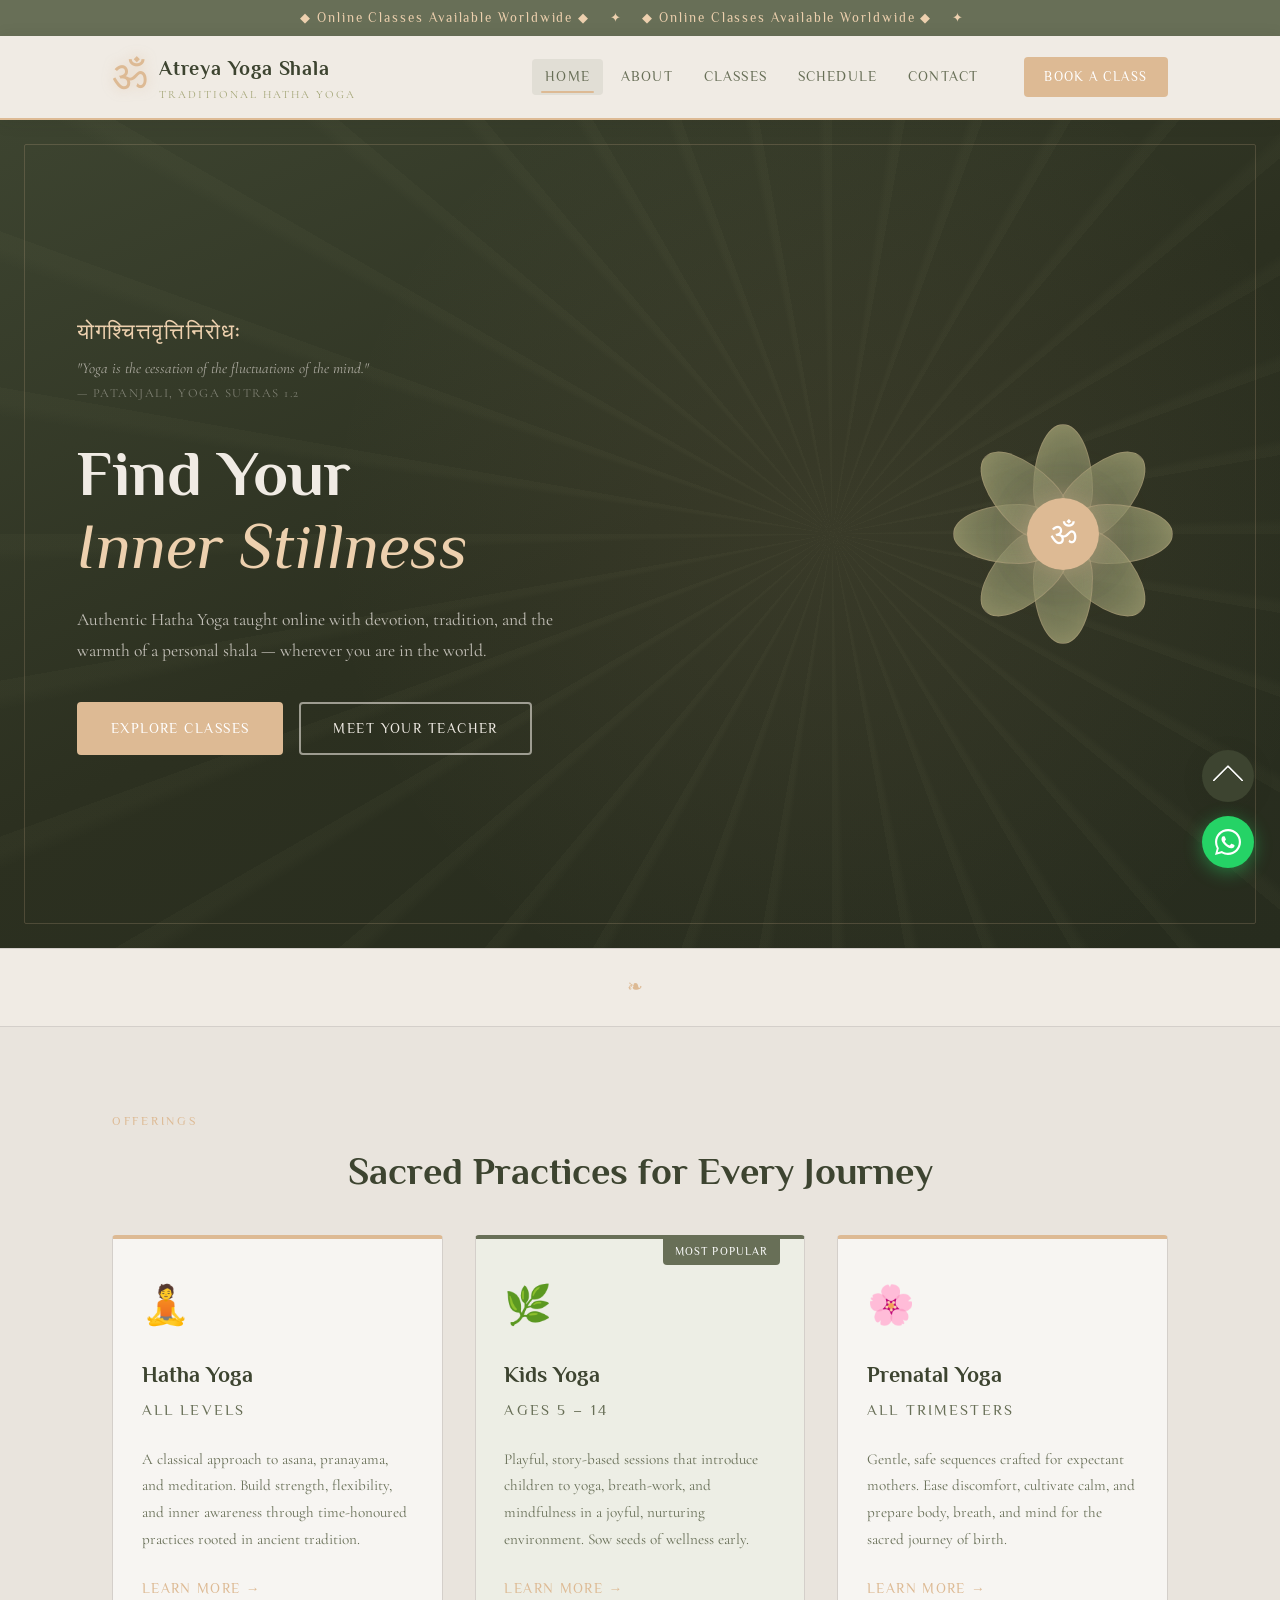
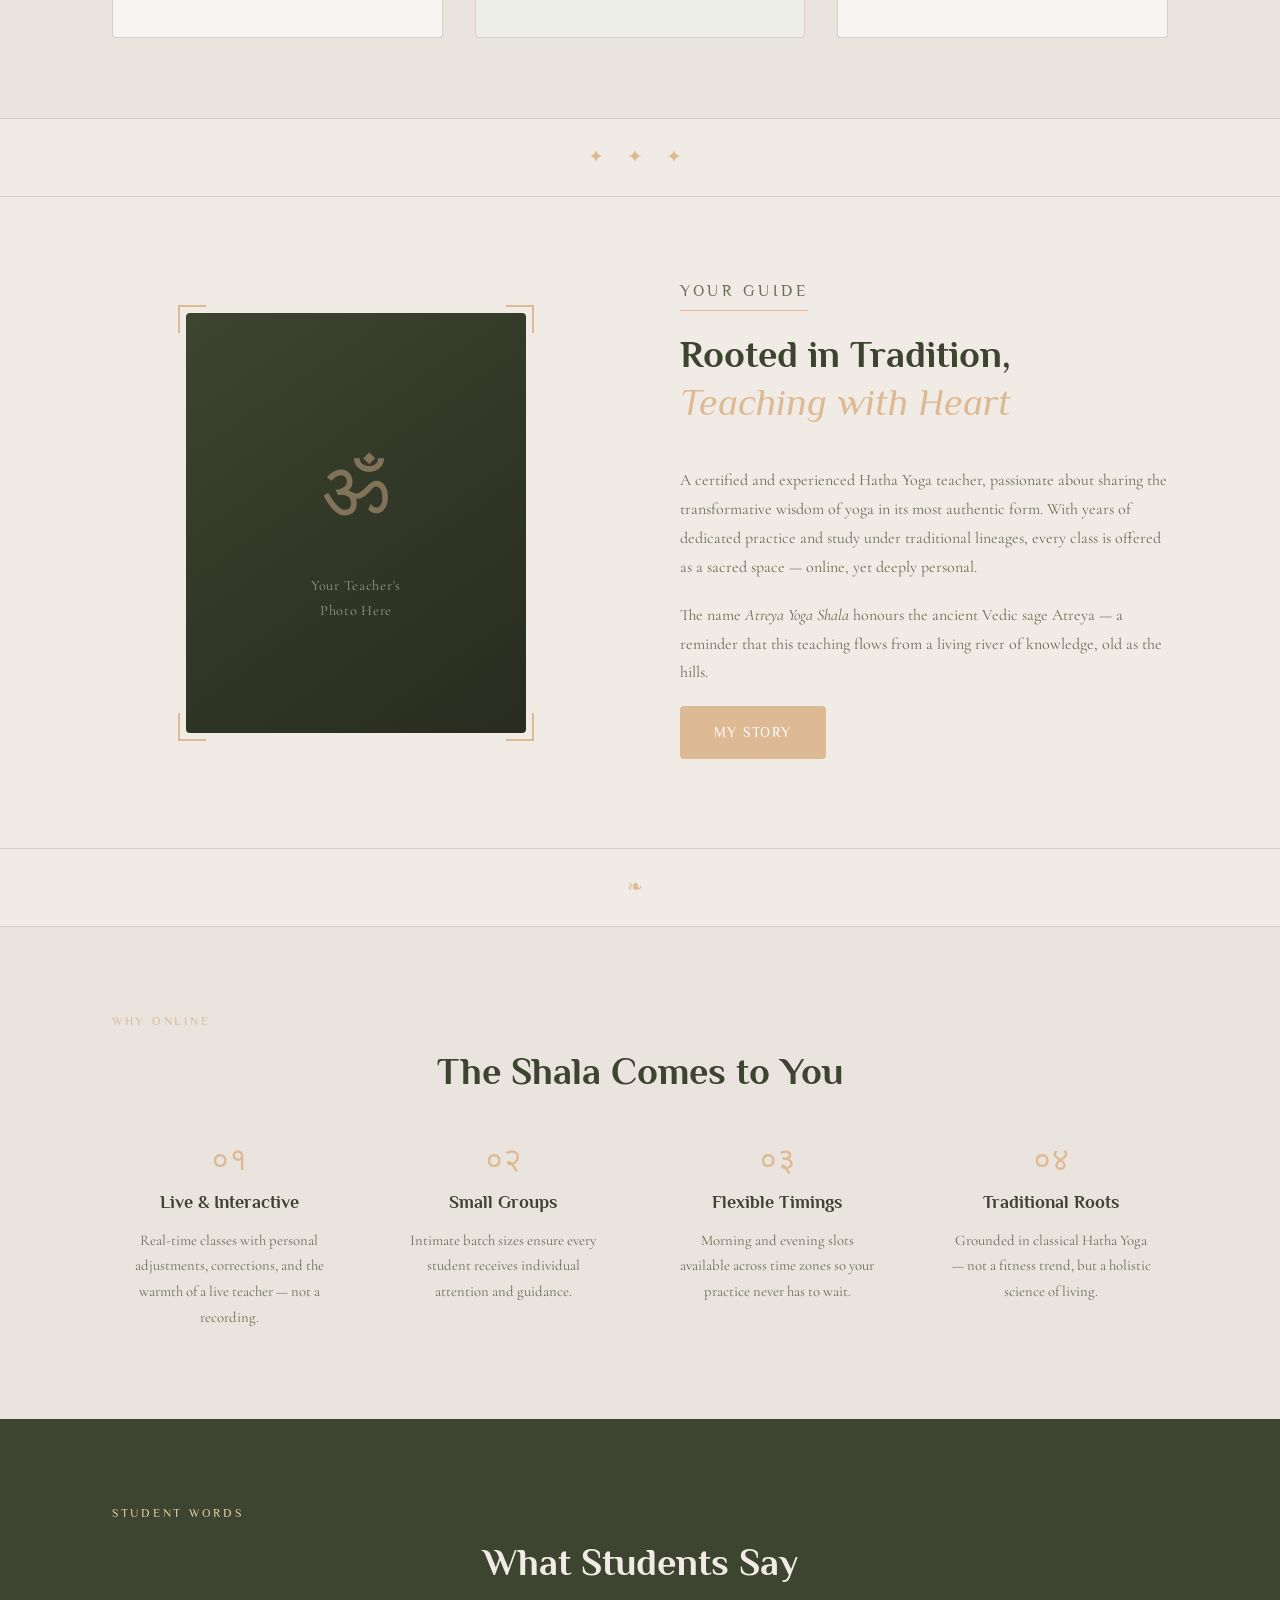
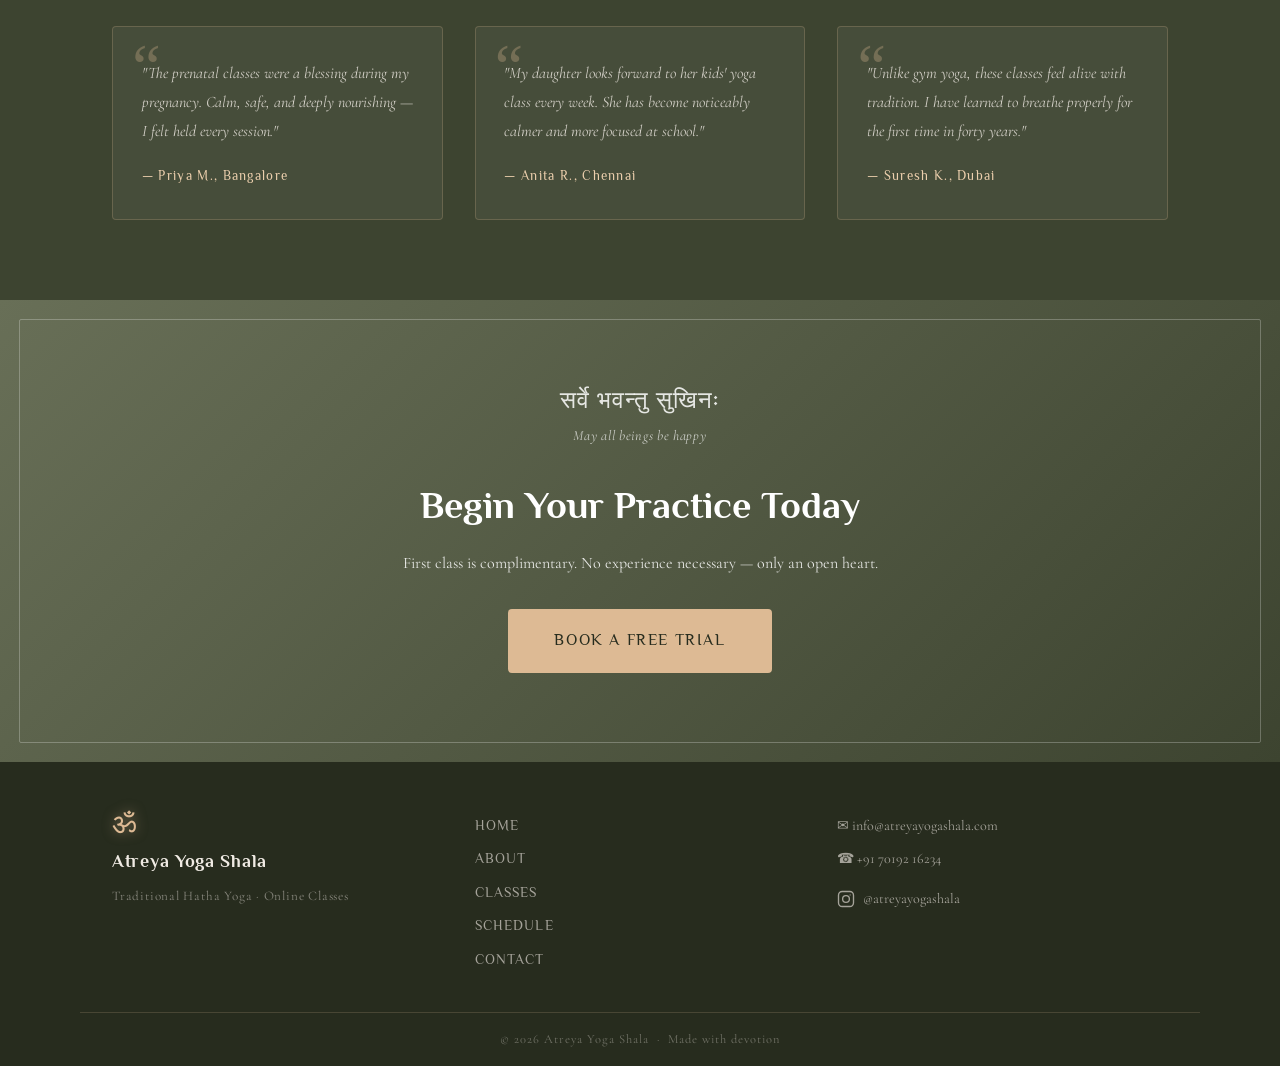
==== commit a420fa68: "ok" ====
--- a/index.html
+++ b/index.html
@@ -212,13 +212,35 @@
       </nav>
       <div class="footer-contact">
         <p>&#9993; info@atreyayogashala.com</p>
-        <p>&#9742; +91 98765 43210</p>
+        <p>&#9742; +91 70192 16234</p>
+        <a href="https://www.instagram.com/" target="_blank" rel="noopener" class="footer-insta" aria-label="Instagram">
+          <svg xmlns="http://www.w3.org/2000/svg" viewBox="0 0 24 24" fill="none" stroke="currentColor" stroke-width="1.8" stroke-linecap="round" stroke-linejoin="round">
+            <rect x="2" y="2" width="20" height="20" rx="5" ry="5"/>
+            <circle cx="12" cy="12" r="4.5"/>
+            <circle cx="17.5" cy="6.5" r="0.8" fill="currentColor" stroke="none"/>
+          </svg>
+          <span>@atreyayogashala</span>
+        </a>
       </div>
     </div>
     <div class="footer-bottom">
       <p>&#169; 2026 Atreya Yoga Shala &nbsp;·&nbsp; Made with devotion</p>
     </div>
   </footer>
+
+  <!-- Floating action buttons -->
+  <div class="floating-btns">
+    <!-- Scroll to top -->
+    <button class="fab fab-top" aria-label="Scroll to top" data-tip="Back to top">
+      <span class="fab-arrow"></span>
+    </button>
+    <!-- WhatsApp -->
+    <a class="fab fab-whatsapp" href="https://wa.me/917019216234" target="_blank" rel="noopener" aria-label="Chat on WhatsApp" data-tip="WhatsApp us">
+      <svg xmlns="http://www.w3.org/2000/svg" viewBox="0 0 24 24">
+        <path d="M20.52 3.48A11.93 11.93 0 0 0 12 0C5.37 0 0 5.37 0 12a11.9 11.9 0 0 0 1.64 6.06L0 24l6.11-1.6A11.94 11.94 0 0 0 12 24c6.63 0 12-5.37 12-12 0-3.2-1.25-6.22-3.48-8.52zM12 22c-1.85 0-3.66-.5-5.24-1.44l-.37-.22-3.86 1.01 1.03-3.75-.24-.38A9.94 9.94 0 0 1 2 12C2 6.48 6.48 2 12 2c2.67 0 5.18 1.04 7.07 2.93A9.93 9.93 0 0 1 22 12c0 5.52-4.48 10-10 10zm5.47-7.4c-.3-.15-1.76-.87-2.03-.97-.27-.1-.47-.15-.67.15-.2.3-.77.97-.94 1.17-.17.2-.35.22-.65.07a8.17 8.17 0 0 1-2.4-1.48 9.03 9.03 0 0 1-1.66-2.07c-.17-.3 0-.46.13-.6.13-.14.3-.35.44-.52.15-.17.2-.3.3-.5.1-.2.05-.37-.02-.52-.08-.15-.67-1.61-.92-2.2-.24-.58-.49-.5-.67-.51h-.57c-.2 0-.52.07-.79.37-.27.3-1.03 1.01-1.03 2.46s1.06 2.86 1.2 3.06c.15.2 2.08 3.18 5.05 4.46.7.3 1.25.48 1.68.62.7.22 1.34.19 1.85.11.56-.08 1.76-.72 2.01-1.41.25-.7.25-1.3.17-1.42-.07-.12-.27-.2-.57-.34z"/>
+      </svg>
+    </a>
+  </div>
 
   <script src="js/animations.js" defer></script>
 </body>
--- a/css/style.css
+++ b/css/style.css
@@ -737,6 +737,24 @@
   color: rgba(233,228,221,0.65);
 }
 
+.footer-insta {
+  display: inline-flex;
+  align-items: center;
+  gap: 0.5rem;
+  color: rgba(233,228,221,0.65);
+  font-size: 0.88rem;
+  margin-top: 0.4rem;
+  transition: color var(--transition);
+}
+.footer-insta:hover { color: var(--tan-light); }
+.footer-insta svg {
+  width: 18px;
+  height: 18px;
+  flex-shrink: 0;
+  transition: transform var(--transition);
+}
+.footer-insta:hover svg { transform: scale(1.18); }
+
 .footer-bottom {
   text-align: center;
   padding: 1rem;
@@ -1270,9 +1288,11 @@
 }
 
 @media (max-width: 600px) {
+  /* Header */
   .header-inner {
     flex-wrap: wrap;
-    gap: 0.8rem;
+    gap: 0.6rem;
+    padding: 0.7rem 1rem;
   }
   .main-nav {
     order: 3;
@@ -1280,7 +1300,77 @@
     flex-wrap: wrap;
     margin-left: 0;
     gap: 0;
+    justify-content: center;
   }
-  .btn-book { order: 2; }
+  .main-nav a { font-size: 0.78rem; padding: 0.35rem 0.6rem; }
+  .btn-book { order: 2; font-size: 0.76rem; padding: 0.45rem 1rem; }
+  .logo-main { font-size: 1.05rem; }
+  .om-symbol { font-size: 2rem; }
   .hero::before { display: none; }
-}
+
+  /* Hero */
+  .hero { padding: 3rem 1.2rem; gap: 2rem; }
+  .hero-sanskrit { font-size: 1.1rem; }
+  .hero-title { font-size: 2.2rem; }
+  .hero-desc { font-size: 0.97rem; }
+  .hero-actions { flex-direction: column; align-items: center; gap: 0.75rem; }
+  .btn-primary, .btn-outline { width: 100%; text-align: center; }
+  .lotus { width: 160px; height: 160px; }
+  .petal { width: 36px; height: 64px; margin-left: -18px; margin-top: -64px; }
+  .lotus-center { width: 54px; height: 54px; font-size: 1.5rem; }
+
+  /* Sections */
+  .section { padding: 3rem 0; }
+  .section-title { font-size: 1.7rem; margin-bottom: 1.8rem; }
+
+  /* Cards */
+  .cards-grid { grid-template-columns: 1fr; gap: 1.2rem; }
+  .class-card { padding: 1.6rem 1.3rem; }
+
+  /* Pillars */
+  .pillars-grid { grid-template-columns: 1fr 1fr; gap: 1.5rem; }
+
+  /* Testimonials */
+  .testimonials-grid { grid-template-columns: 1fr; }
+
+  /* About */
+  .about-frame { width: 220px; height: 270px; }
+  .about-credentials { padding: 1.2rem; }
+  .values-grid { grid-template-columns: 1fr; gap: 0.8rem; }
+
+  /* Classes page */
+  .class-detail { gap: 2rem; padding: 2.5rem 0; }
+  .class-detail-img { font-size: 4rem; }
+
+  /* Schedule */
+  .schedule-table { font-size: 0.82rem; }
+  .schedule-table thead th,
+  .schedule-table tbody td { padding: 0.7rem 0.8rem; }
+
+  /* Pricing */
+  .pricing-grid { grid-template-columns: 1fr; gap: 1.2rem; }
+
+  /* Contact */
+  .contact-form-wrap { padding: 1.5rem 1.2rem; }
+
+  /* CTA */
+  .cta-banner { padding: 3.5rem 1.2rem; }
+  .cta-banner h2 { font-size: 1.6rem; }
+
+  /* Footer */
+  .footer-inner { padding: 2rem 0 2rem; gap: 1.2rem; }
+
+  /* Floating buttons */
+  .floating-btns { bottom: 1.2rem; right: 1rem; gap: 0.7rem; }
+  .fab { width: 46px; height: 46px; }
+  .fab-whatsapp svg { width: 22px; height: 22px; }
+  /* Hide tooltips on mobile (no hover) */
+  .fab[data-tip]::before { display: none; }
+}
+
+/* Very small phones */
+@media (max-width: 380px) {
+  .pillars-grid { grid-template-columns: 1fr; }
+  .hero-title { font-size: 1.9rem; }
+  .main-nav a { font-size: 0.72rem; padding: 0.3rem 0.5rem; }
+}
--- a/css/animations.css
+++ b/css/animations.css
@@ -370,6 +370,158 @@
 .schedule-table tbody tr:nth-child(11) { animation-delay: 0.55s; }
 .schedule-table tbody tr:nth-child(12) { animation-delay: 0.60s; }
 
+/* ── Floating Buttons ────────────────────────────────────── */
+
+/* Pulse ring behind WhatsApp button */
+@keyframes waPulse {
+  0%   { transform: scale(1);    box-shadow: 0 0 0 0   rgba(37,211,102,0.55); }
+  70%  { transform: scale(1);    box-shadow: 0 0 0 14px rgba(37,211,102,0); }
+  100% { transform: scale(1);    box-shadow: 0 0 0 0   rgba(37,211,102,0); }
+}
+
+/* Scroll-to-top arrow bounce */
+@keyframes arrowBounce {
+  0%, 100% { transform: translateY(0); }
+  50%       { transform: translateY(-5px); }
+}
+
+/* Buttons slide in from the right on appear */
+@keyframes floatBtnIn {
+  from { opacity: 0; transform: translateX(60px); }
+  to   { opacity: 1; transform: translateX(0); }
+}
+
+/* Wrapper — fixed bottom-right stack */
+.floating-btns {
+  position: fixed;
+  bottom: 2rem;
+  right: 1.6rem;
+  display: flex;
+  flex-direction: column;
+  align-items: center;
+  gap: 0.9rem;
+  z-index: 999;
+}
+
+/* Shared button base */
+.fab {
+  width: 52px;
+  height: 52px;
+  border-radius: 50%;
+  border: none;
+  cursor: pointer;
+  display: flex;
+  align-items: center;
+  justify-content: center;
+  text-decoration: none;
+  transition: transform 0.3s cubic-bezier(0.34,1.56,0.64,1),
+              box-shadow 0.3s ease;
+  animation: floatBtnIn 0.6s cubic-bezier(0.34,1.56,0.64,1) both;
+}
+.fab:hover {
+  transform: scale(1.14);
+}
+
+/* ── WhatsApp ── */
+.fab-whatsapp {
+  background: #25D366;
+  box-shadow: 0 4px 18px rgba(37,211,102,0.45);
+  animation-delay: 0.2s;
+  /* continuous pulse ring */
+  animation: floatBtnIn 0.6s cubic-bezier(0.34,1.56,0.64,1) 0.2s both,
+             waPulse 2.6s ease-out 1.4s infinite;
+}
+.fab-whatsapp:hover {
+  box-shadow: 0 6px 28px rgba(37,211,102,0.60);
+  background: #20c25e;
+  transform: scale(1.14);
+  /* pause pulse ring on hover */
+  animation-play-state: paused, paused;
+}
+.fab-whatsapp svg {
+  width: 26px;
+  height: 26px;
+  fill: #fff;
+  flex-shrink: 0;
+}
+
+/* ── Scroll-to-top ── */
+.fab-top {
+  background: var(--olive-dark);
+  box-shadow: 0 4px 18px rgba(40,44,30,0.30);
+  animation-delay: 0.05s;
+  /* hidden until user scrolls */
+  opacity: 0;
+  pointer-events: none;
+  transform: translateX(60px);
+  transition: opacity 0.4s ease,
+              transform 0.4s cubic-bezier(0.34,1.56,0.64,1),
+              background 0.25s ease,
+              box-shadow 0.25s ease;
+}
+.fab-top.visible {
+  opacity: 1;
+  pointer-events: auto;
+  transform: translateX(0);
+}
+.fab-top:hover {
+  background: var(--olive);
+  box-shadow: 0 6px 28px rgba(40,44,30,0.42);
+  transform: scale(1.14);
+}
+/* Arrow icon pulses upward on hover */
+.fab-top:hover .fab-arrow {
+  animation: arrowBounce 0.5s ease infinite;
+}
+.fab-arrow {
+  width: 22px;
+  height: 22px;
+  display: block;
+  /* drawn with borders */
+  border-left: 2.5px solid #fff;
+  border-top:  2.5px solid #fff;
+  transform: rotate(45deg) translate(3px, 3px);
+  border-radius: 1px;
+  transition: transform 0.3s ease;
+}
+
+/* Tooltip labels on hover */
+.fab[data-tip] {
+  position: relative;
+}
+.fab[data-tip]::before {
+  content: attr(data-tip);
+  position: absolute;
+  right: calc(100% + 12px);
+  top: 50%;
+  transform: translateY(-50%) scale(0.85);
+  background: var(--olive-deep);
+  color: var(--cream);
+  font-family: var(--font-display);
+  font-size: 0.72rem;
+  letter-spacing: 0.08em;
+  white-space: nowrap;
+  padding: 0.3rem 0.7rem;
+  border-radius: 3px;
+  opacity: 0;
+  pointer-events: none;
+  transition: opacity 0.22s ease, transform 0.22s ease;
+}
+.fab[data-tip]:hover::before {
+  opacity: 1;
+  transform: translateY(-50%) scale(1);
+}
+
+/* ── Mobile: shrink floating buttons ────────────────────── */
+
+@media (max-width: 600px) {
+  .floating-btns { bottom: 1.2rem; right: 1rem; gap: 0.7rem; }
+  .fab { width: 46px; height: 46px; }
+  .fab-whatsapp svg { width: 22px; height: 22px; }
+  .fab[data-tip]::before { display: none; }
+  .fab-arrow { width: 18px; height: 18px; }
+}
+
 /* ── Respect reduced motion ──────────────────────────────── */
 
 @media (prefers-reduced-motion: reduce) {
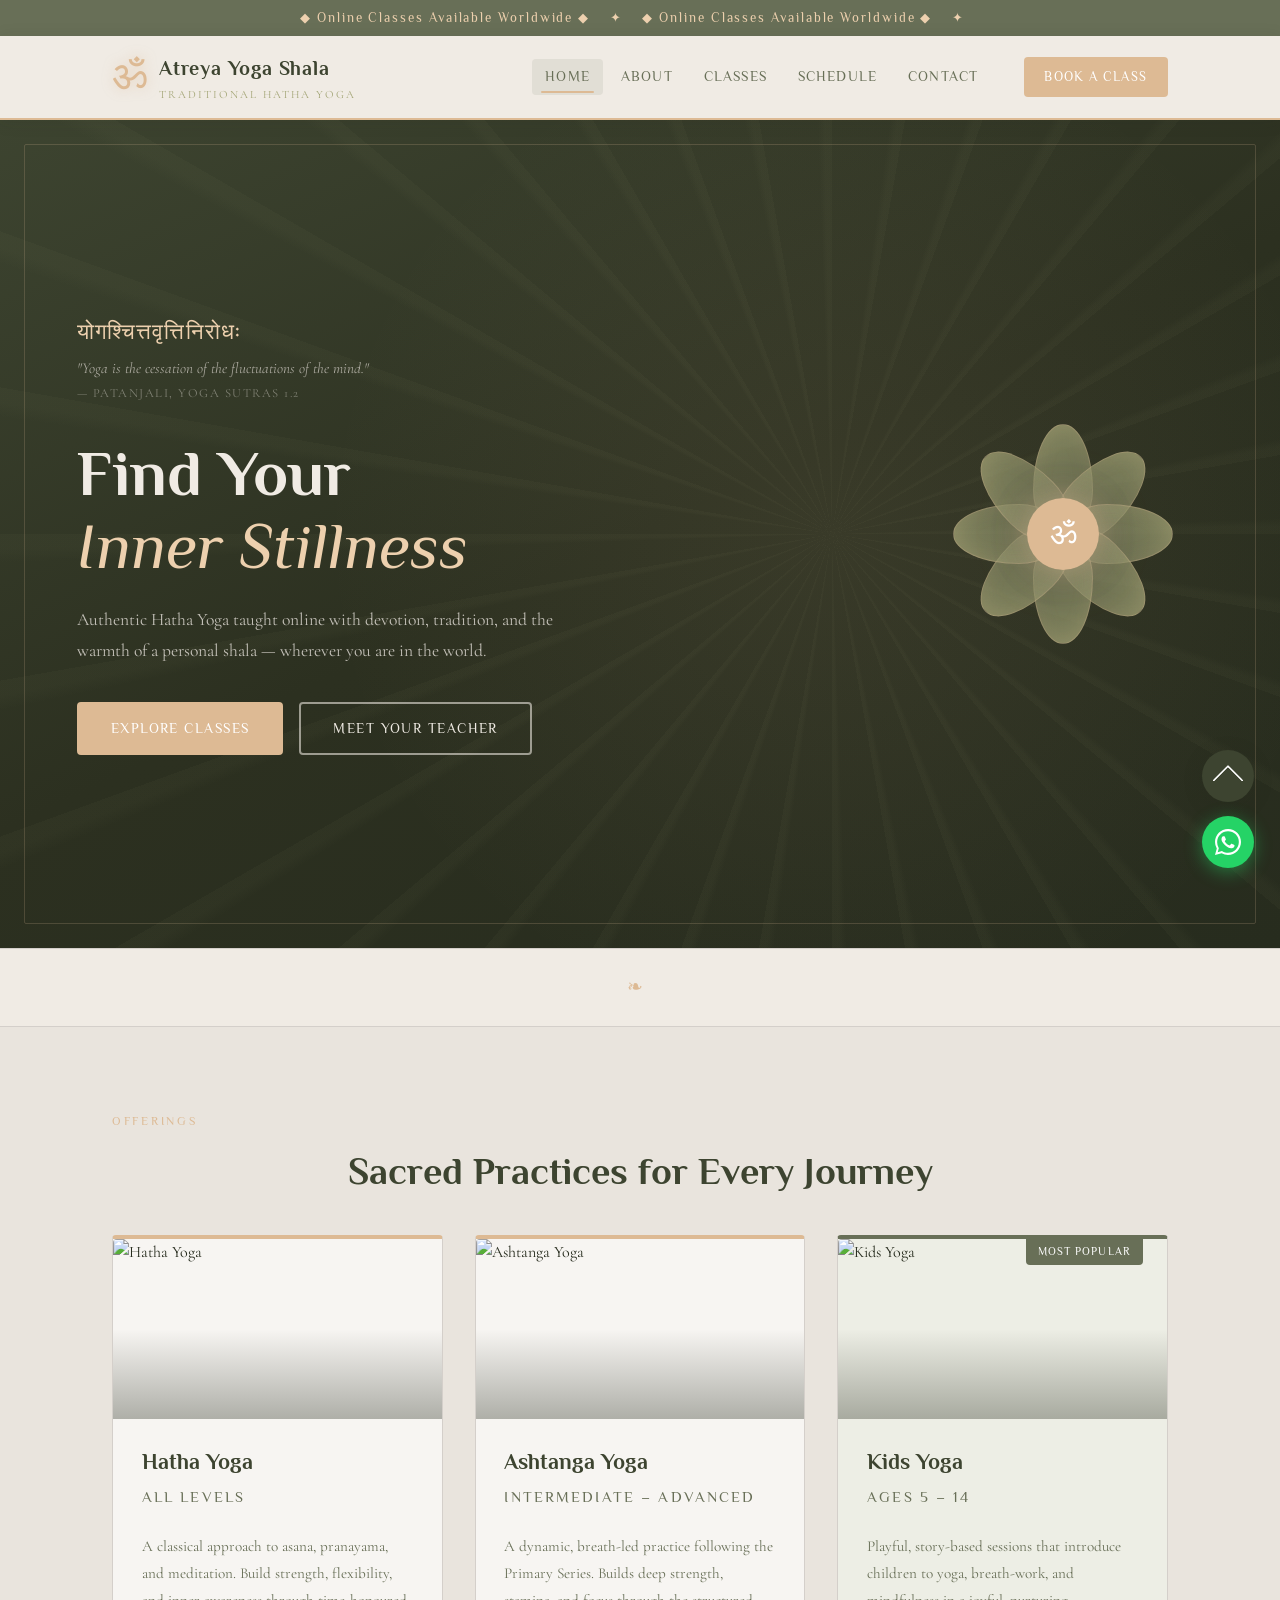
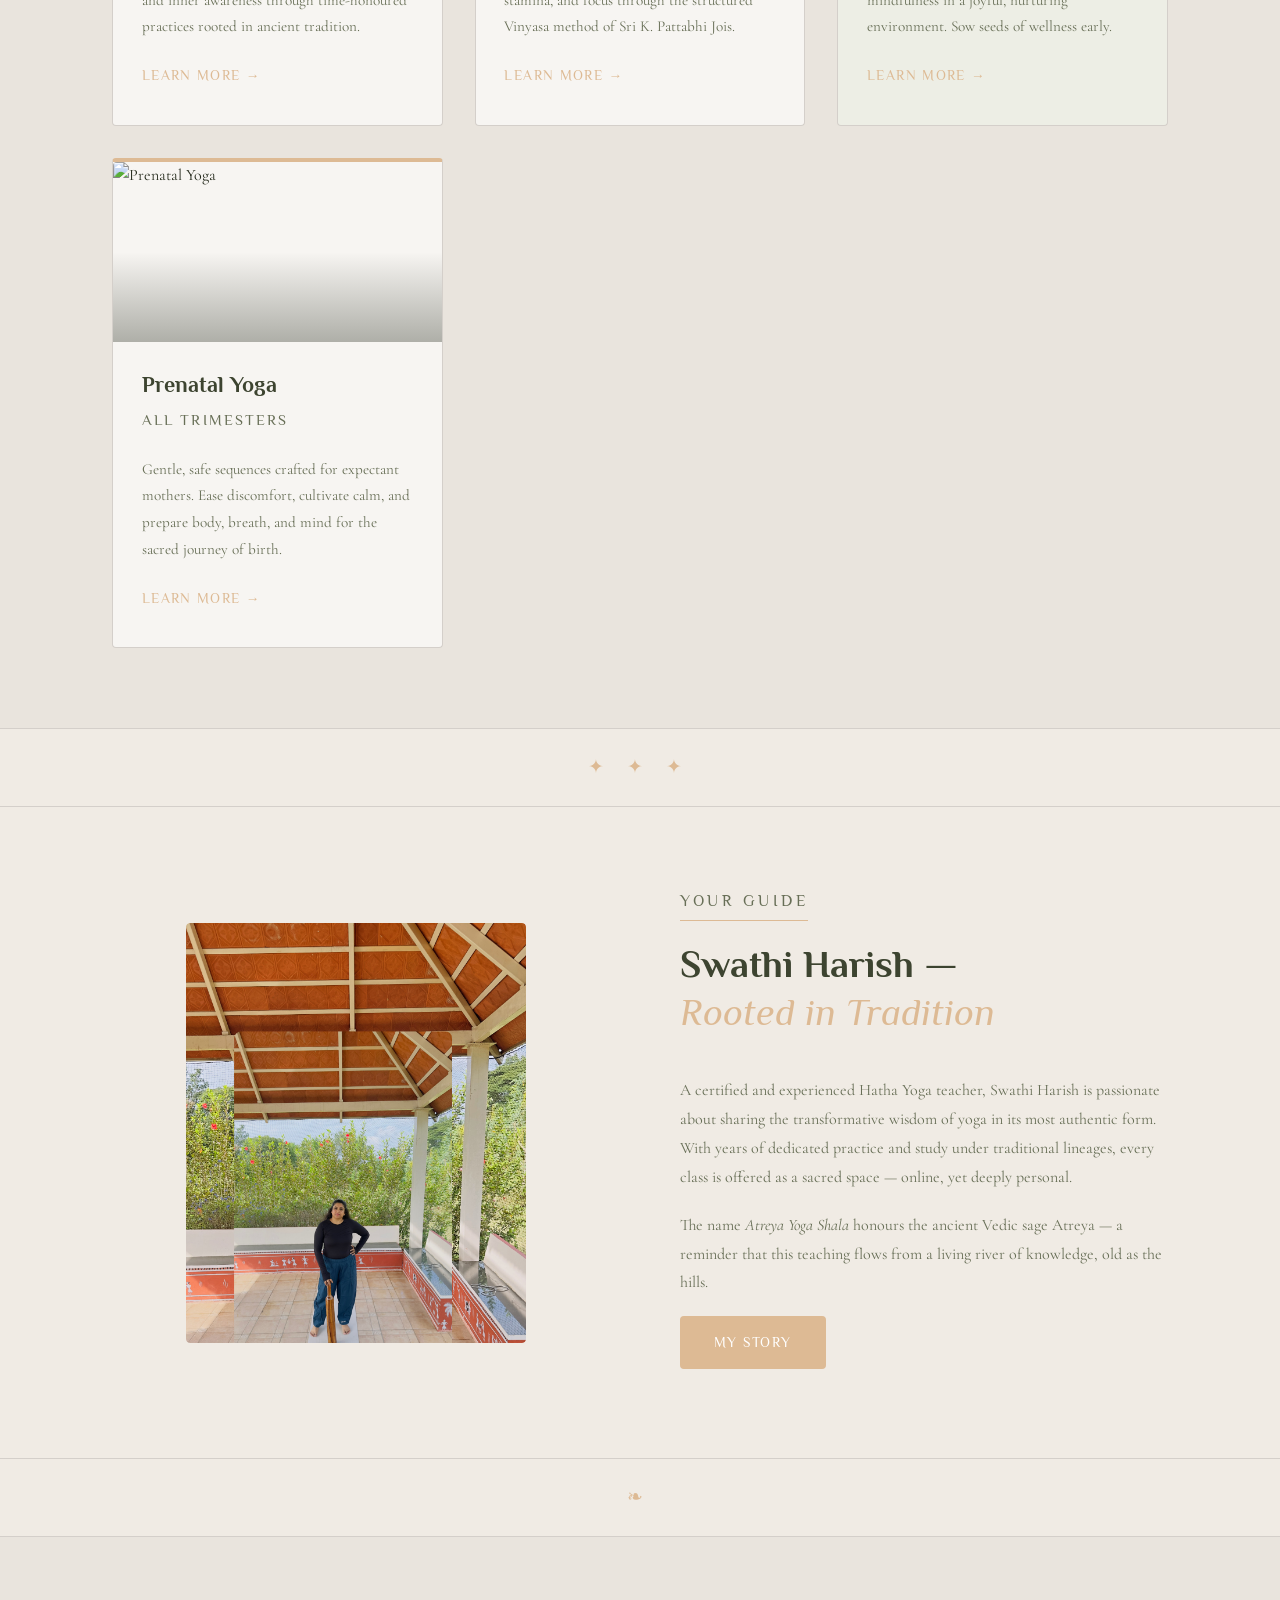
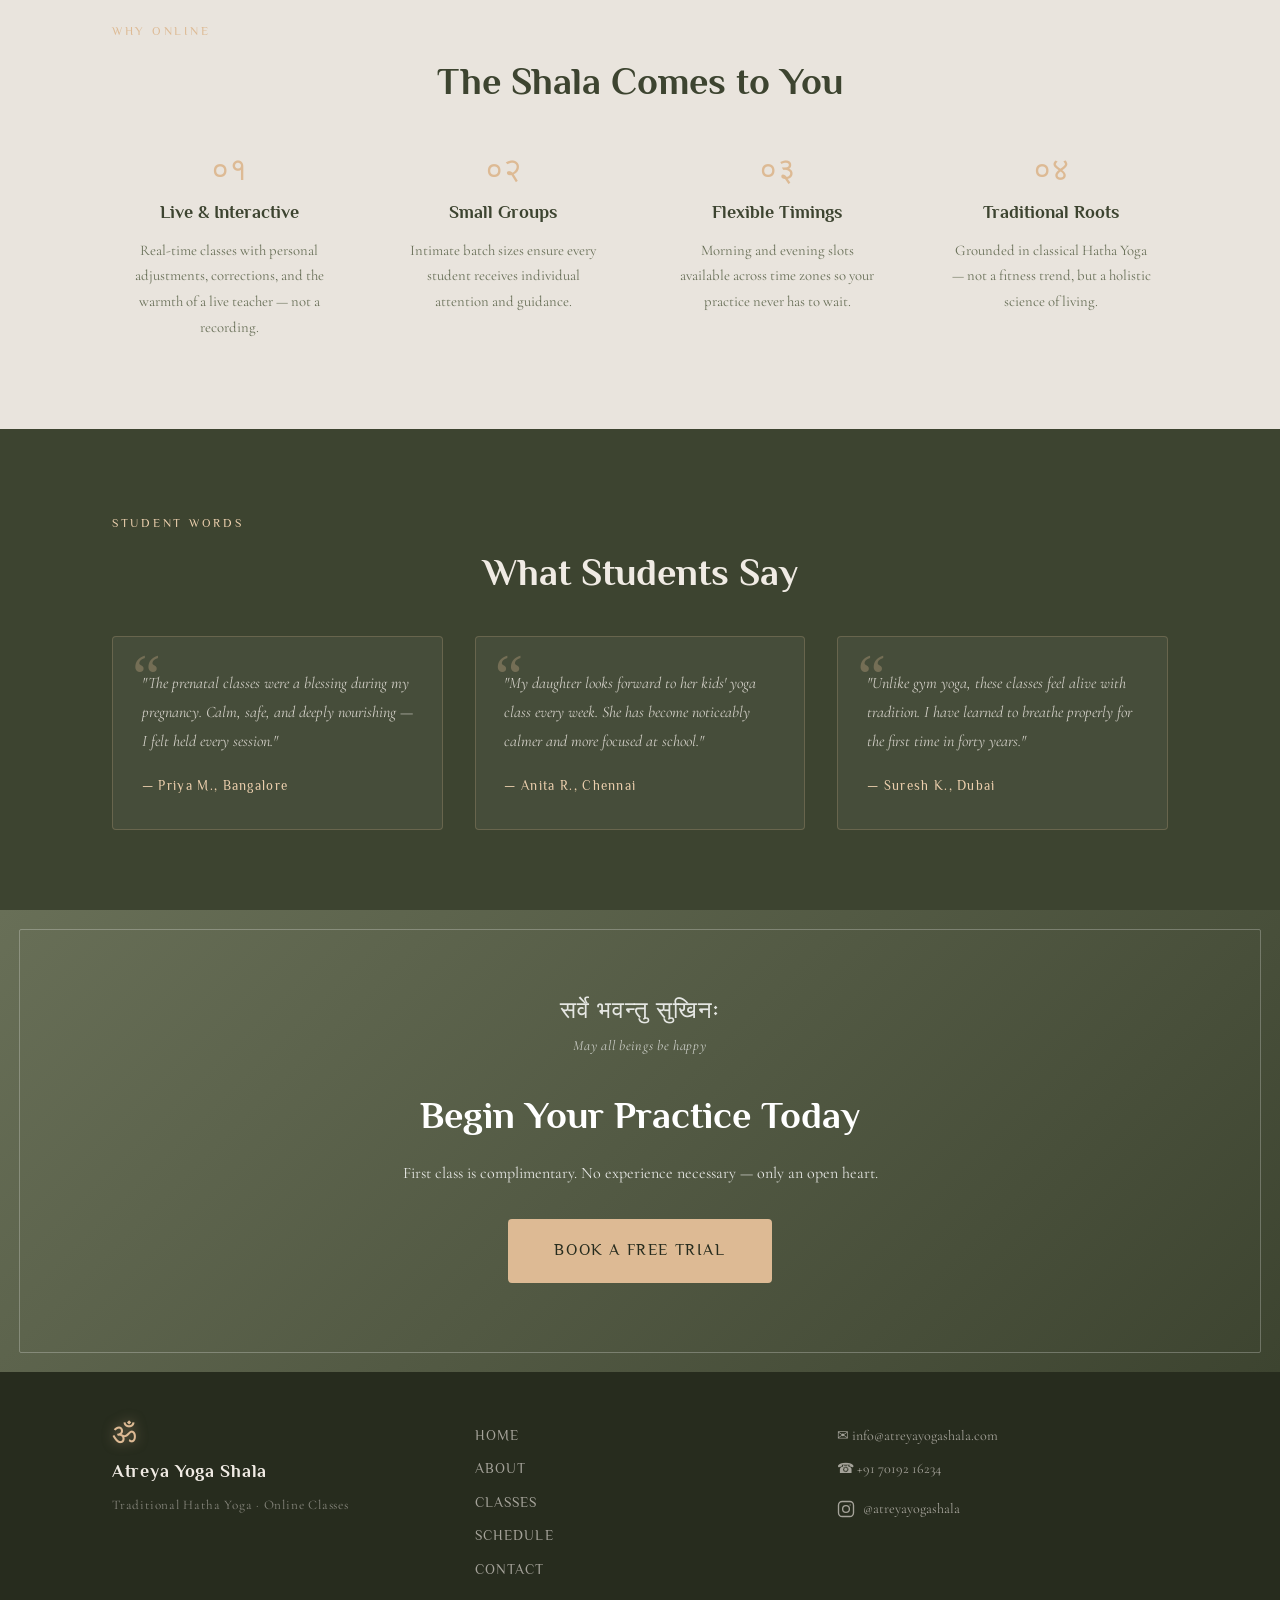
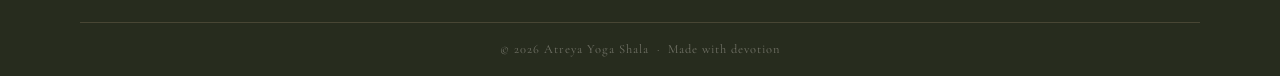
==== commit d6d4f0cc: "h" ====
--- a/index.html
+++ b/index.html
@@ -33,7 +33,9 @@
         <a href="classes.html">Classes</a>
         <a href="schedule.html">Schedule</a>
         <a href="contact.html">Contact</a>
+        <a href="contact.html" class="nav-book-mobile">Book a Class</a>
       </nav>
+      <button class="hamburger" aria-label="Open menu" aria-expanded="false"><span></span><span></span><span></span></button>
       <a href="contact.html" class="btn-book">Book a Class</a>
     </div>
   </header>
@@ -73,16 +75,30 @@
       <div class="cards-grid">
 
         <div class="class-card">
-          <div class="card-icon">🧘</div>
+          <div class="card-img">
+            <img src="https://images.unsplash.com/photo-1506126613408-eca07ce68773?auto=format&fit=crop&w=600&q=75" alt="Hatha Yoga" loading="lazy" />
+          </div>
           <h3>Hatha Yoga</h3>
           <p class="card-tag">All Levels</p>
           <p>A classical approach to asana, pranayama, and meditation. Build strength, flexibility, and inner awareness through time-honoured practices rooted in ancient tradition.</p>
           <a href="classes.html#hatha" class="card-link">Learn More →</a>
         </div>
 
+        <div class="class-card">
+          <div class="card-img">
+            <img src="https://images.unsplash.com/photo-1544367567-0f2fcb009e0b?auto=format&fit=crop&w=600&q=75" alt="Ashtanga Yoga" loading="lazy" />
+          </div>
+          <h3>Ashtanga Yoga</h3>
+          <p class="card-tag">Intermediate – Advanced</p>
+          <p>A dynamic, breath-led practice following the Primary Series. Builds deep strength, stamina, and focus through the structured Vinyasa method of Sri K. Pattabhi Jois.</p>
+          <a href="classes.html#ashtanga" class="card-link">Learn More →</a>
+        </div>
+
         <div class="class-card featured">
           <div class="card-ribbon">Most Popular</div>
-          <div class="card-icon">🌿</div>
+          <div class="card-img">
+            <img src="https://images.unsplash.com/photo-1607962837359-5e7e89f86776?auto=format&fit=crop&w=600&q=75" alt="Kids Yoga" loading="lazy" />
+          </div>
           <h3>Kids Yoga</h3>
           <p class="card-tag">Ages 5 – 14</p>
           <p>Playful, story-based sessions that introduce children to yoga, breath-work, and mindfulness in a joyful, nurturing environment. Sow seeds of wellness early.</p>
@@ -90,7 +106,9 @@
         </div>
 
         <div class="class-card">
-          <div class="card-icon">🌸</div>
+          <div class="card-img">
+            <img src="https://images.unsplash.com/photo-1518611012118-696072aa579a?auto=format&fit=crop&w=600&q=75" alt="Prenatal Yoga" loading="lazy" />
+          </div>
           <h3>Prenatal Yoga</h3>
           <p class="card-tag">All Trimesters</p>
           <p>Gentle, safe sequences crafted for expectant mothers. Ease discomfort, cultivate calm, and prepare body, breath, and mind for the sacred journey of birth.</p>
@@ -109,10 +127,7 @@
     <div class="container about-teaser-inner">
       <div class="about-img-wrap">
         <div class="about-frame">
-          <div class="about-placeholder">
-            <span class="big-om">ॐ</span>
-            <p>Your Teacher's<br />Photo Here</p>
-          </div>
+          <img src="images/Swathi.JPG" alt="Swathi Harish — Hatha Yoga Teacher" class="about-photo" />
           <div class="frame-corner fc-tl"></div>
           <div class="frame-corner fc-tr"></div>
           <div class="frame-corner fc-bl"></div>
@@ -121,8 +136,8 @@
       </div>
       <div class="about-text">
         <p class="section-label">Your Guide</p>
-        <h2 class="section-title left">Rooted in Tradition,<br /><em>Teaching with Heart</em></h2>
-        <p>A certified and experienced Hatha Yoga teacher, passionate about sharing the transformative wisdom of yoga in its most authentic form. With years of dedicated practice and study under traditional lineages, every class is offered as a sacred space — online, yet deeply personal.</p>
+        <h2 class="section-title left">Swathi Harish —<br /><em>Rooted in Tradition</em></h2>
+        <p>A certified and experienced Hatha Yoga teacher, Swathi Harish is passionate about sharing the transformative wisdom of yoga in its most authentic form. With years of dedicated practice and study under traditional lineages, every class is offered as a sacred space — online, yet deeply personal.</p>
         <p>The name <em>Atreya Yoga Shala</em> honours the ancient Vedic sage Atreya — a reminder that this teaching flows from a living river of knowledge, old as the hills.</p>
         <a href="about.html" class="btn-primary">My Story</a>
       </div>
--- a/css/style.css
+++ b/css/style.css
@@ -49,7 +49,12 @@
 /* ---------- Reset & Base ---------- */
 *, *::before, *::after { box-sizing: border-box; margin: 0; padding: 0; }
 
-html { scroll-behavior: smooth; font-size: 16px; }
+html {
+  scroll-behavior: smooth;
+  font-size: 16px;
+  overflow-x: hidden;   /* block horizontal scroll at root */
+  max-width: 100%;
+}
 
 body {
   font-family: var(--font-serif);
@@ -57,6 +62,8 @@
   color: var(--text-dark);
   line-height: 1.7;
   overflow-x: hidden;
+  max-width: 100%;
+  width: 100%;
 }
 
 a { color: inherit; text-decoration: none; transition: color var(--transition); }
@@ -76,8 +83,11 @@
   text-align: center;
   font-size: 0.8rem;
   letter-spacing: 0.15em;
-  padding: 0.45rem 1rem;
-  font-family: var(--font-display);
+  padding: 0.45rem 0;
+  font-family: var(--font-display);
+  overflow: hidden;       /* contain the ticker */
+  white-space: nowrap;
+  max-width: 100vw;
 }
 
 /* ---------- Header / Nav ---------- */
@@ -151,6 +161,9 @@
   color: var(--olive);
   background: rgba(104,111,87,0.10);
 }
+
+/* Hide mobile-only book button on desktop */
+.nav-book-mobile { display: none; }
 
 .btn-book {
   font-family: var(--font-display);
@@ -440,6 +453,32 @@
   border-radius: 0 0 var(--radius) var(--radius);
 }
 
+/* Card image banner */
+.card-img {
+  width: calc(100% + 3.6rem);
+  margin: -2.2rem -1.8rem 1.5rem;
+  height: 180px;
+  overflow: hidden;
+  border-radius: var(--radius) var(--radius) 0 0;
+  position: relative;
+}
+.card-img img {
+  width: 100%;
+  height: 100%;
+  object-fit: cover;
+  object-position: center;
+  display: block;
+  transition: transform 0.5s cubic-bezier(0.22,1,0.36,1);
+}
+.class-card:hover .card-img img { transform: scale(1.07); }
+.card-img::after {
+  content: '';
+  position: absolute;
+  inset: 0;
+  background: linear-gradient(to bottom, transparent 50%, rgba(39,44,30,0.35) 100%);
+  pointer-events: none;
+}
+
 .card-icon {
   font-size: 2.4rem;
   margin-bottom: 1rem;
@@ -494,6 +533,19 @@
   position: relative;
   width: 340px;
   height: 420px;
+  overflow: hidden;
+  border-radius: var(--radius);
+}
+
+.about-photo {
+  position: absolute;
+  inset: 0;
+  width: 100%;
+  height: 100%;
+  object-fit: cover;
+  object-position: top center;
+  display: block;
+  border-radius: var(--radius);
 }
 
 .about-placeholder {
@@ -522,6 +574,7 @@
   position: absolute;
   width: 28px;
   height: 28px;
+  z-index: 2;
   border-color: var(--gold);
   border-style: solid;
 }
@@ -929,14 +982,41 @@
 .class-detail.reverse > * { direction: ltr; }
 
 .class-detail-img {
+  position: relative;
+  border-radius: 8px;
+  aspect-ratio: 4/3;
+  overflow: hidden;
+  box-shadow: var(--shadow-deep);
   background: linear-gradient(145deg, var(--olive-dark), var(--olive-deep));
-  border-radius: var(--radius);
-  aspect-ratio: 4/3;
-  display: flex;
-  align-items: center;
-  justify-content: center;
-  font-size: 6rem;
-  box-shadow: var(--shadow);
+  flex-shrink: 0;
+}
+
+.class-detail-img img {
+  position: absolute;
+  inset: 0;
+  width: 100%;
+  height: 100%;
+  object-fit: cover;
+  object-position: center;
+  display: block;
+  transition: transform 0.6s cubic-bezier(0.22,1,0.36,1);
+}
+.class-detail-img:hover img {
+  transform: scale(1.05);
+}
+
+/* Subtle overlay to keep the image from washing out */
+.class-detail-img::after {
+  content: '';
+  position: absolute;
+  inset: 0;
+  background: linear-gradient(
+    to bottom,
+    transparent 55%,
+    rgba(39,44,30,0.45) 100%
+  );
+  pointer-events: none;
+  border-radius: inherit;
 }
 
 .class-detail-text .section-label { text-align: left; }
@@ -1037,6 +1117,7 @@
   font-family: var(--font-display);
 }
 .badge-hatha    { background: rgba(221,186,148,0.20); color: var(--warm-brown); }
+.badge-ashtanga { background: rgba(180,100,60,0.14);  color: #A0522D; }
 .badge-kids     { background: rgba(104,111,87,0.15);  color: var(--olive); }
 .badge-prenatal { background: rgba(163,165,118,0.18); color: var(--sage); }
 
@@ -1255,6 +1336,19 @@
   font-style: italic;
 }
 
+/* ---------- Global overflow containment ---------- */
+section,
+header,
+footer,
+.site-header,
+.site-footer,
+.cta-banner,
+.page-hero,
+.ornament-divider {
+  max-width: 100vw;
+  overflow-x: hidden;
+}
+
 /* ============================================================
    RESPONSIVE
    ============================================================ */
@@ -1276,7 +1370,7 @@
   .contact-inner { grid-template-columns: 1fr; gap: 3rem; }
 
   .about-photo-wrap { position: static; display: flex; justify-content: center; }
-  .about-frame { width: 260px; height: 320px; }
+  .about-frame { width: 100%; max-width: 340px; height: 380px; }
 
   .class-detail,
   .class-detail.reverse { grid-template-columns: 1fr; direction: ltr; }
@@ -1285,25 +1379,105 @@
 
   .values-grid { grid-template-columns: 1fr; }
   .form-row { grid-template-columns: 1fr; }
+}
+
+/* ---------- Hamburger menu ---------- */
+.hamburger {
+  display: none;
+  flex-direction: column;
+  justify-content: space-between;
+  width: 28px;
+  height: 20px;
+  background: none;
+  border: none;
+  cursor: pointer;
+  padding: 0;
+  margin-left: auto;
+  flex-shrink: 0;
+  z-index: 200;
+}
+.hamburger span {
+  display: block;
+  width: 100%;
+  height: 2.5px;
+  background: var(--olive-dark);
+  border-radius: 2px;
+  transition: transform 0.35s cubic-bezier(0.22,1,0.36,1),
+              opacity 0.25s ease,
+              width 0.3s ease;
+  transform-origin: center;
+}
+/* Open state — animate to X */
+.hamburger.open span:nth-child(1) { transform: translateY(8.75px) rotate(45deg); }
+.hamburger.open span:nth-child(2) { opacity: 0; width: 0; }
+.hamburger.open span:nth-child(3) { transform: translateY(-8.75px) rotate(-45deg); }
+
+/* Mobile nav drawer */
+@media (max-width: 600px) {
+  .hamburger { display: flex; }
+
+  .btn-book { display: none; }  /* shown inside drawer instead */
+
+  .main-nav {
+    display: none;
+    position: fixed;
+    inset: 0;
+    background: var(--olive-deep);
+    flex-direction: column;
+    align-items: center;
+    justify-content: center;
+    gap: 0;
+    margin-left: 0;
+    z-index: 150;
+    opacity: 0;
+    transition: opacity 0.3s ease;
+  }
+  .main-nav.nav-open {
+    display: flex;
+    opacity: 1;
+  }
+  .main-nav a {
+    font-size: 1.3rem;
+    padding: 1rem 2rem;
+    color: rgba(233,228,221,0.85);
+    width: 100%;
+    text-align: center;
+    border-bottom: 1px solid rgba(221,186,148,0.10);
+    letter-spacing: 0.12em;
+  }
+  .main-nav a:hover,
+  .main-nav a.active {
+    color: var(--tan-light);
+    background: rgba(221,186,148,0.07);
+  }
+  .main-nav a::after { display: none; } /* hide underline anim on mobile */
+
+  /* Book button inside drawer */
+  .nav-book-mobile {
+    display: block;
+    margin-top: 1.5rem;
+    font-family: var(--font-display);
+    font-size: 0.9rem;
+    letter-spacing: 0.12em;
+    text-transform: uppercase;
+    background: var(--tan);
+    color: var(--olive-deep);
+    padding: 0.8rem 2.5rem;
+    border-radius: var(--radius);
+    border: 2px solid var(--tan);
+    text-decoration: none;
+    transition: background 0.25s ease;
+  }
+  .nav-book-mobile:hover { background: var(--tan-light); }
 }
 
 @media (max-width: 600px) {
   /* Header */
   .header-inner {
-    flex-wrap: wrap;
+    flex-wrap: nowrap;
     gap: 0.6rem;
     padding: 0.7rem 1rem;
   }
-  .main-nav {
-    order: 3;
-    width: 100%;
-    flex-wrap: wrap;
-    margin-left: 0;
-    gap: 0;
-    justify-content: center;
-  }
-  .main-nav a { font-size: 0.78rem; padding: 0.35rem 0.6rem; }
-  .btn-book { order: 2; font-size: 0.76rem; padding: 0.45rem 1rem; }
   .logo-main { font-size: 1.05rem; }
   .om-symbol { font-size: 2rem; }
   .hero::before { display: none; }
@@ -1334,13 +1508,13 @@
   .testimonials-grid { grid-template-columns: 1fr; }
 
   /* About */
-  .about-frame { width: 220px; height: 270px; }
+  .about-frame { width: 100%; max-width: 300px; height: 340px; }
   .about-credentials { padding: 1.2rem; }
   .values-grid { grid-template-columns: 1fr; gap: 0.8rem; }
 
   /* Classes page */
   .class-detail { gap: 2rem; padding: 2.5rem 0; }
-  .class-detail-img { font-size: 4rem; }
+  .class-detail-img { aspect-ratio: 16/9; }
 
   /* Schedule */
   .schedule-table { font-size: 0.82rem; }
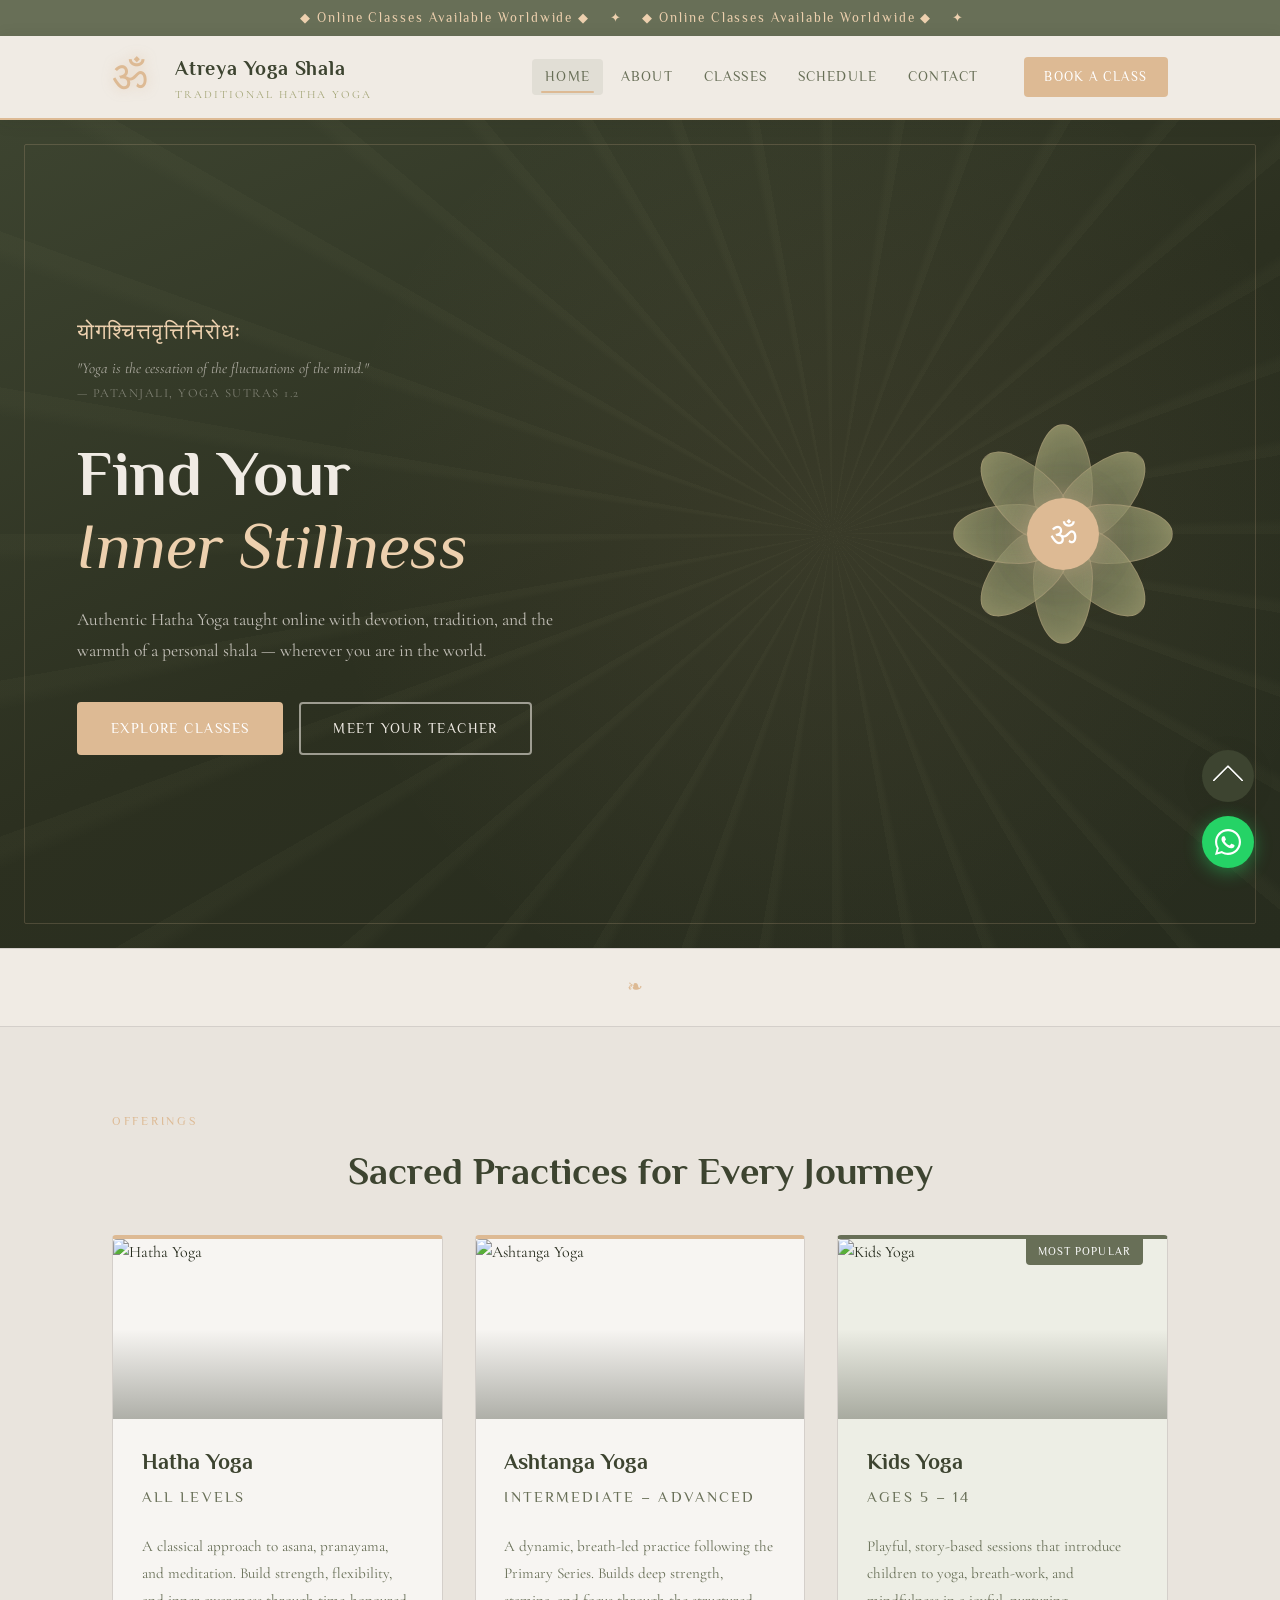
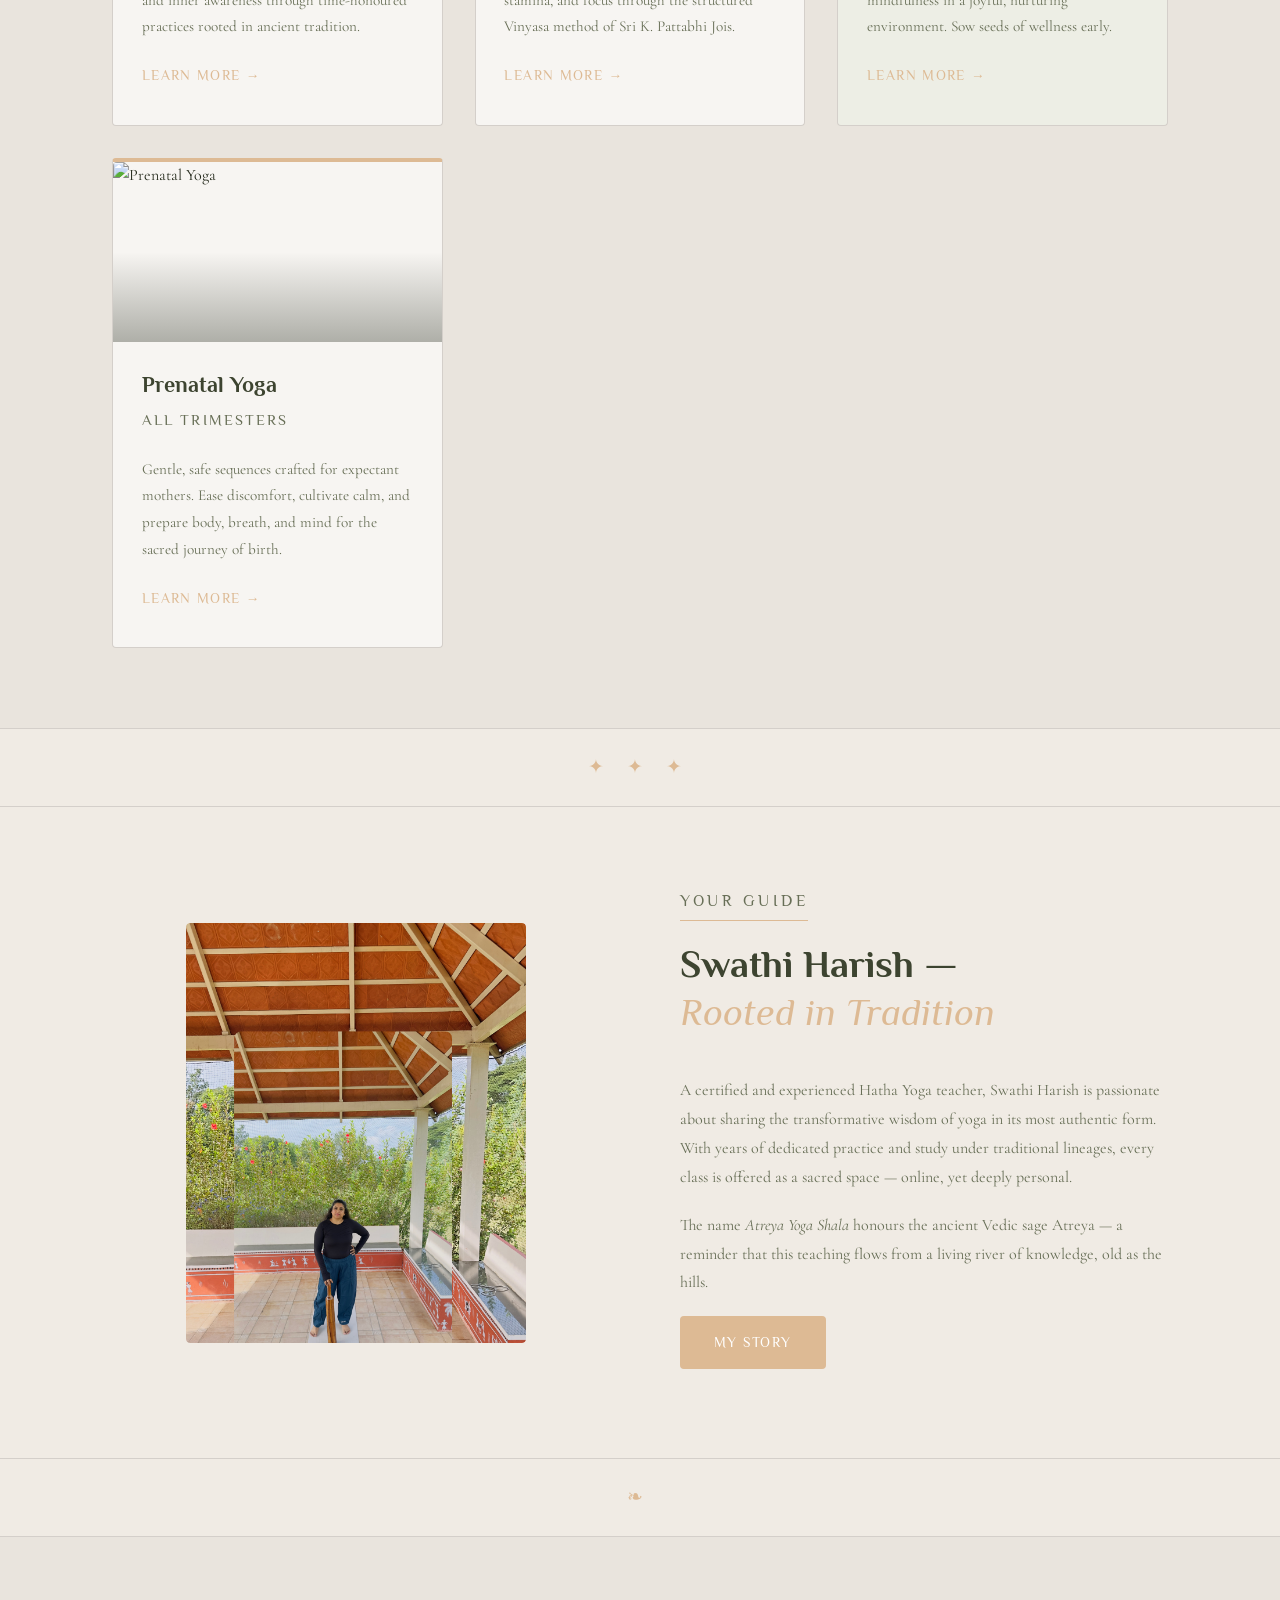
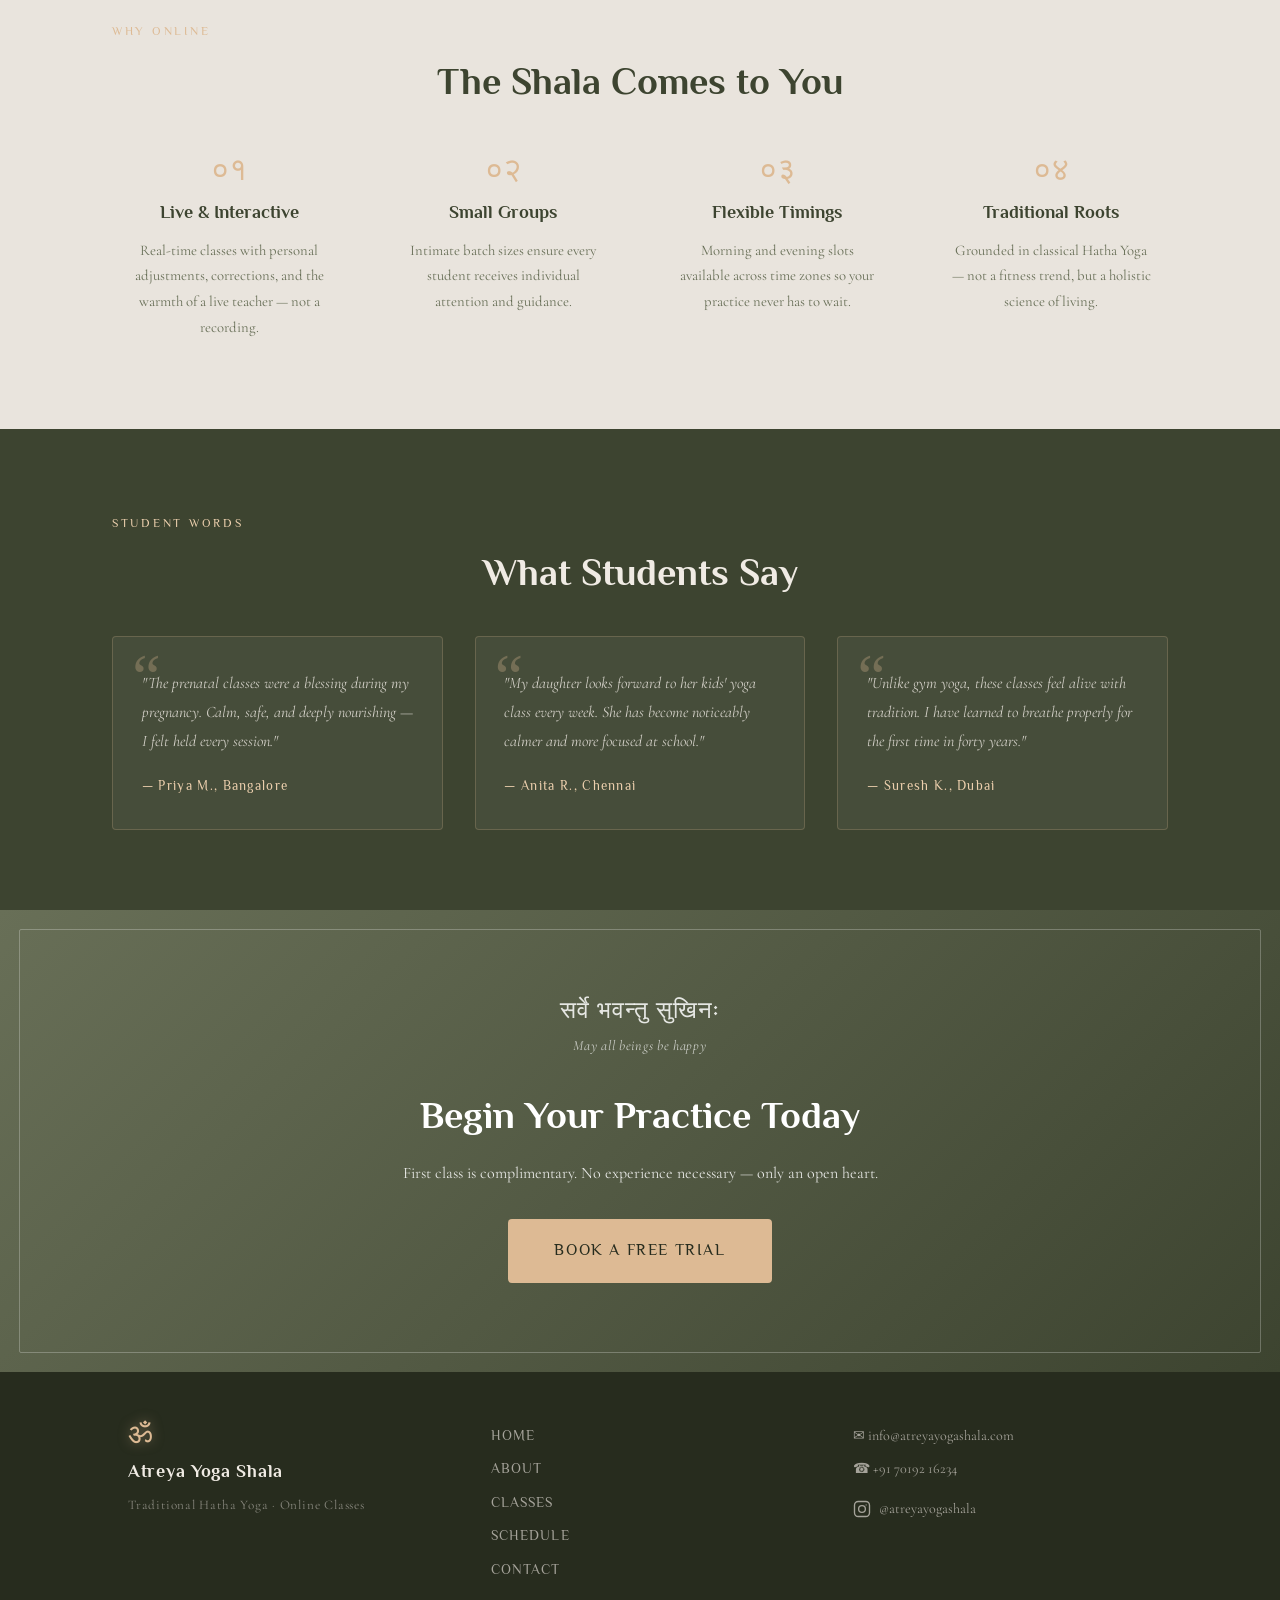
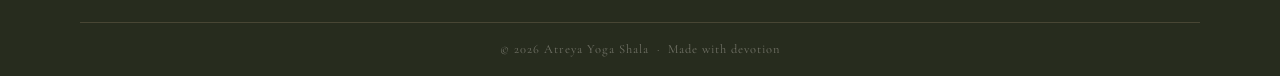
==== commit 63b3e0ab: "s" ====
--- a/index.html
+++ b/index.html
@@ -3,7 +3,7 @@
 <head>
   <meta charset="UTF-8" />
   <meta name="viewport" content="width=device-width, initial-scale=1.0" />
-  <title>Atreya Yoga Shala — Traditional Hatha Yoga Online</title>
+  <title>Atreya Yoga Shala — Traditional Hatha and Astanga Yoga Online</title>
   <link rel="stylesheet" href="css/style.css" />
   <link rel="preconnect" href="https://fonts.googleapis.com" />
   <link rel="preconnect" href="https://fonts.gstatic.com" crossorigin />
--- a/css/style.css
+++ b/css/style.css
@@ -124,7 +124,7 @@
 }
 .om-symbol.small { font-size: 1.8rem; }
 
-.logo-text { display: flex; flex-direction: column; }
+.logo-text { display: flex; flex-direction: column; margin-left: 1rem; }
 .logo-main {
   font-family: var(--font-display);
   font-size: 1.25rem;
@@ -752,6 +752,7 @@
   display: flex;
   flex-direction: column;
   gap: 0.5rem;
+  margin-left: 1rem
 }
 .footer-brand .logo-main {
   color: var(--parchment);
@@ -768,6 +769,7 @@
   flex-direction: column;
   gap: 0.6rem;
   padding-top: 0.25rem;
+  margin-left: 1rem;
 }
 .footer-nav a {
   font-family: var(--font-display);
@@ -784,6 +786,7 @@
   flex-direction: column;
   gap: 0.6rem;
   padding-top: 0.25rem;
+  margin-left: 1rem;
 }
 .footer-contact p {
   font-size: 0.88rem;
@@ -973,9 +976,22 @@
   display: grid;
   grid-template-columns: 1fr 1fr;
   gap: 4rem;
-  align-items: center;
+  align-items: start;   /* top of image aligns with top of text */
   padding: 4rem 0;
   border-bottom: 1px solid var(--border);
+}
+
+/* Push image down so its top aligns with the h2 heading.
+   Accounts for the section-label (~0.78rem text + 0.6rem gap + 4px underline) */
+.class-detail .class-detail-img {
+  margin-top: 2.2rem;
+}
+
+/* On mobile the layout stacks — remove the offset */
+@media (max-width: 900px) {
+  .class-detail .class-detail-img {
+    margin-top: 0;
+  }
 }
 .class-detail:last-child { border-bottom: none; }
 .class-detail.reverse { direction: rtl; }
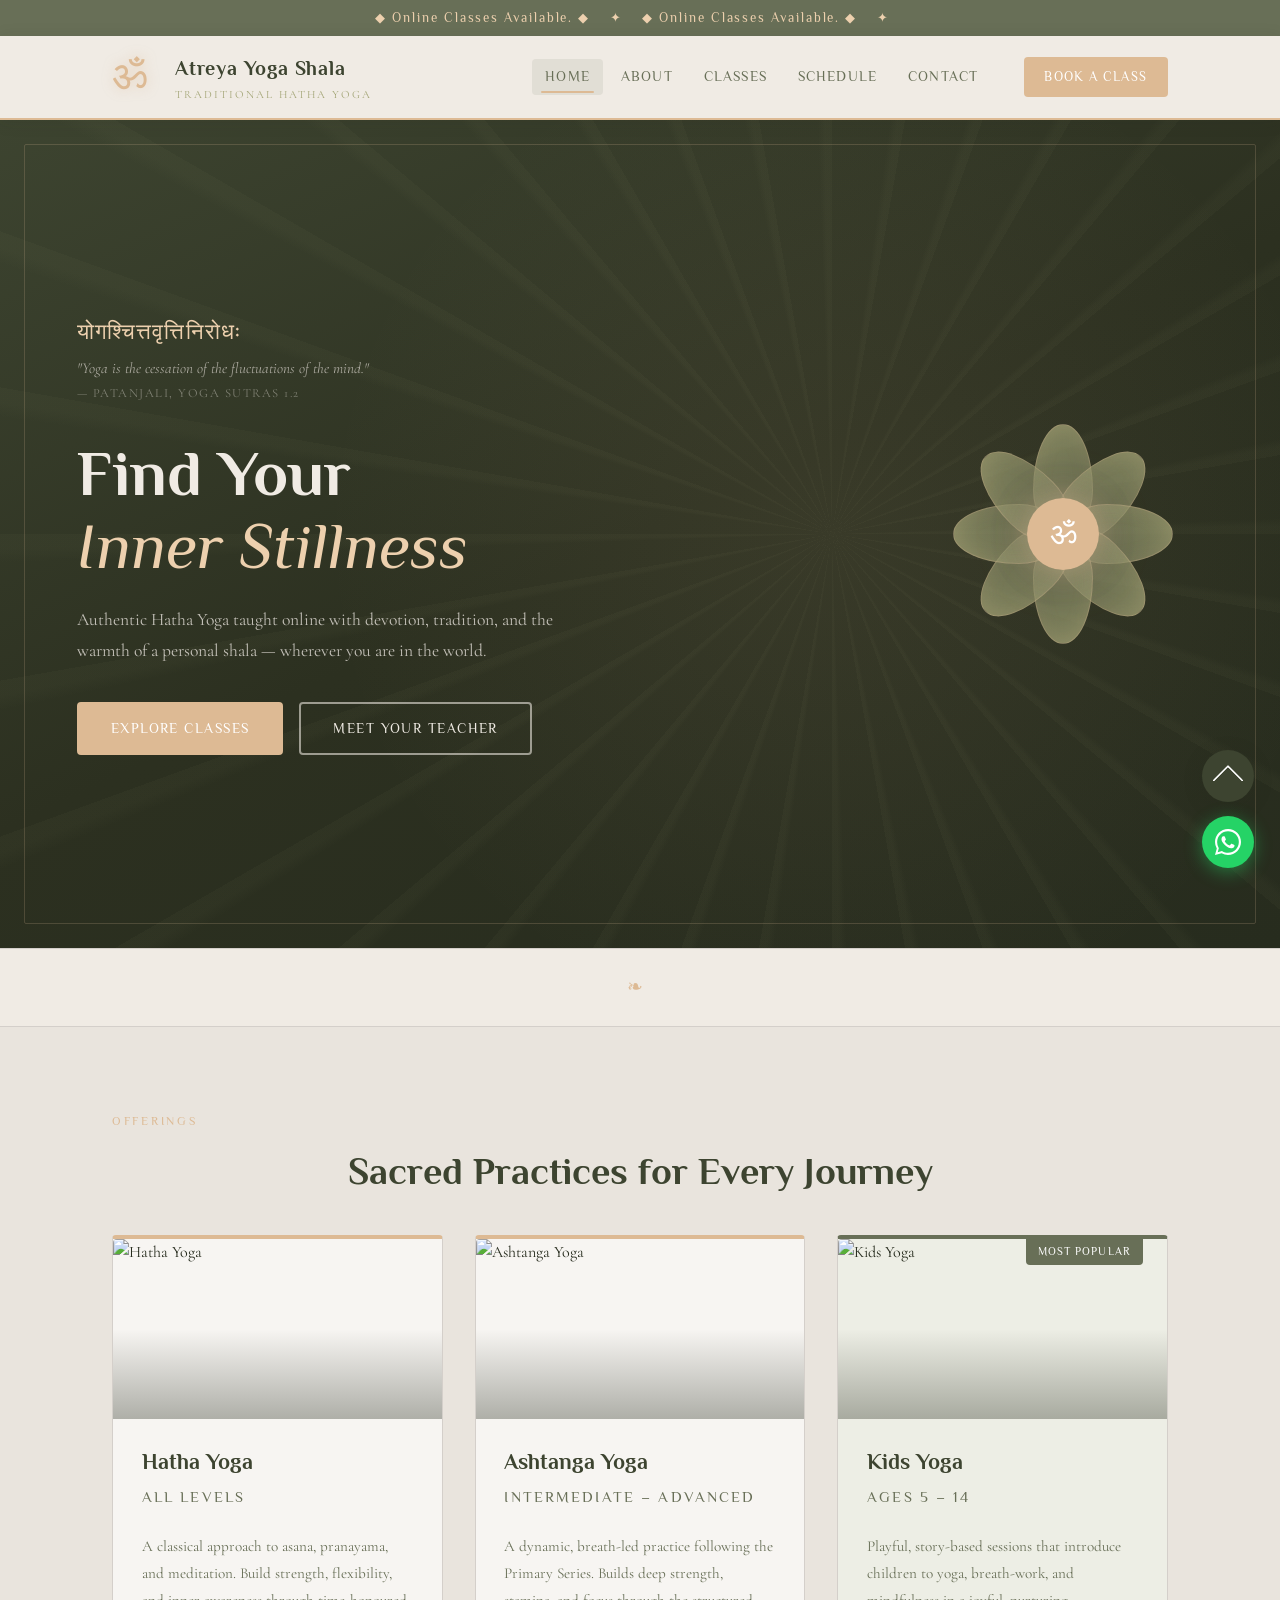
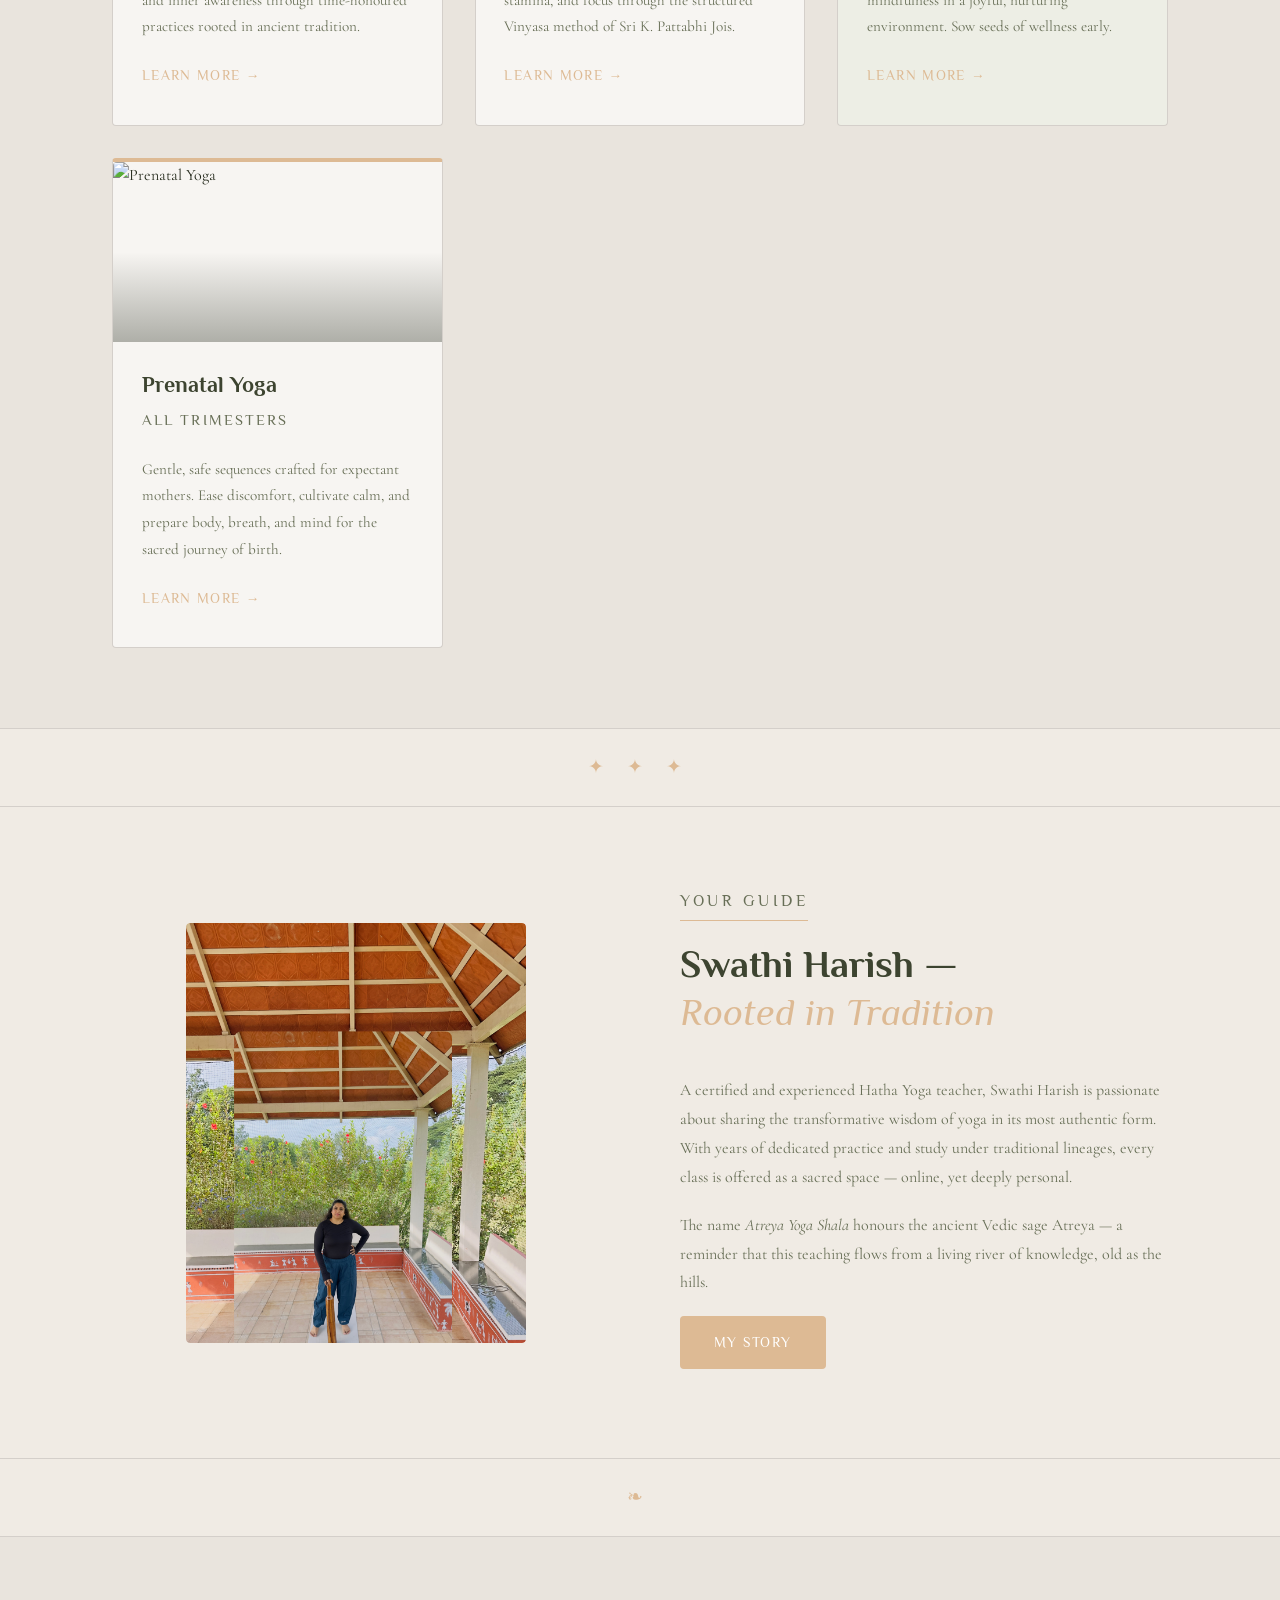
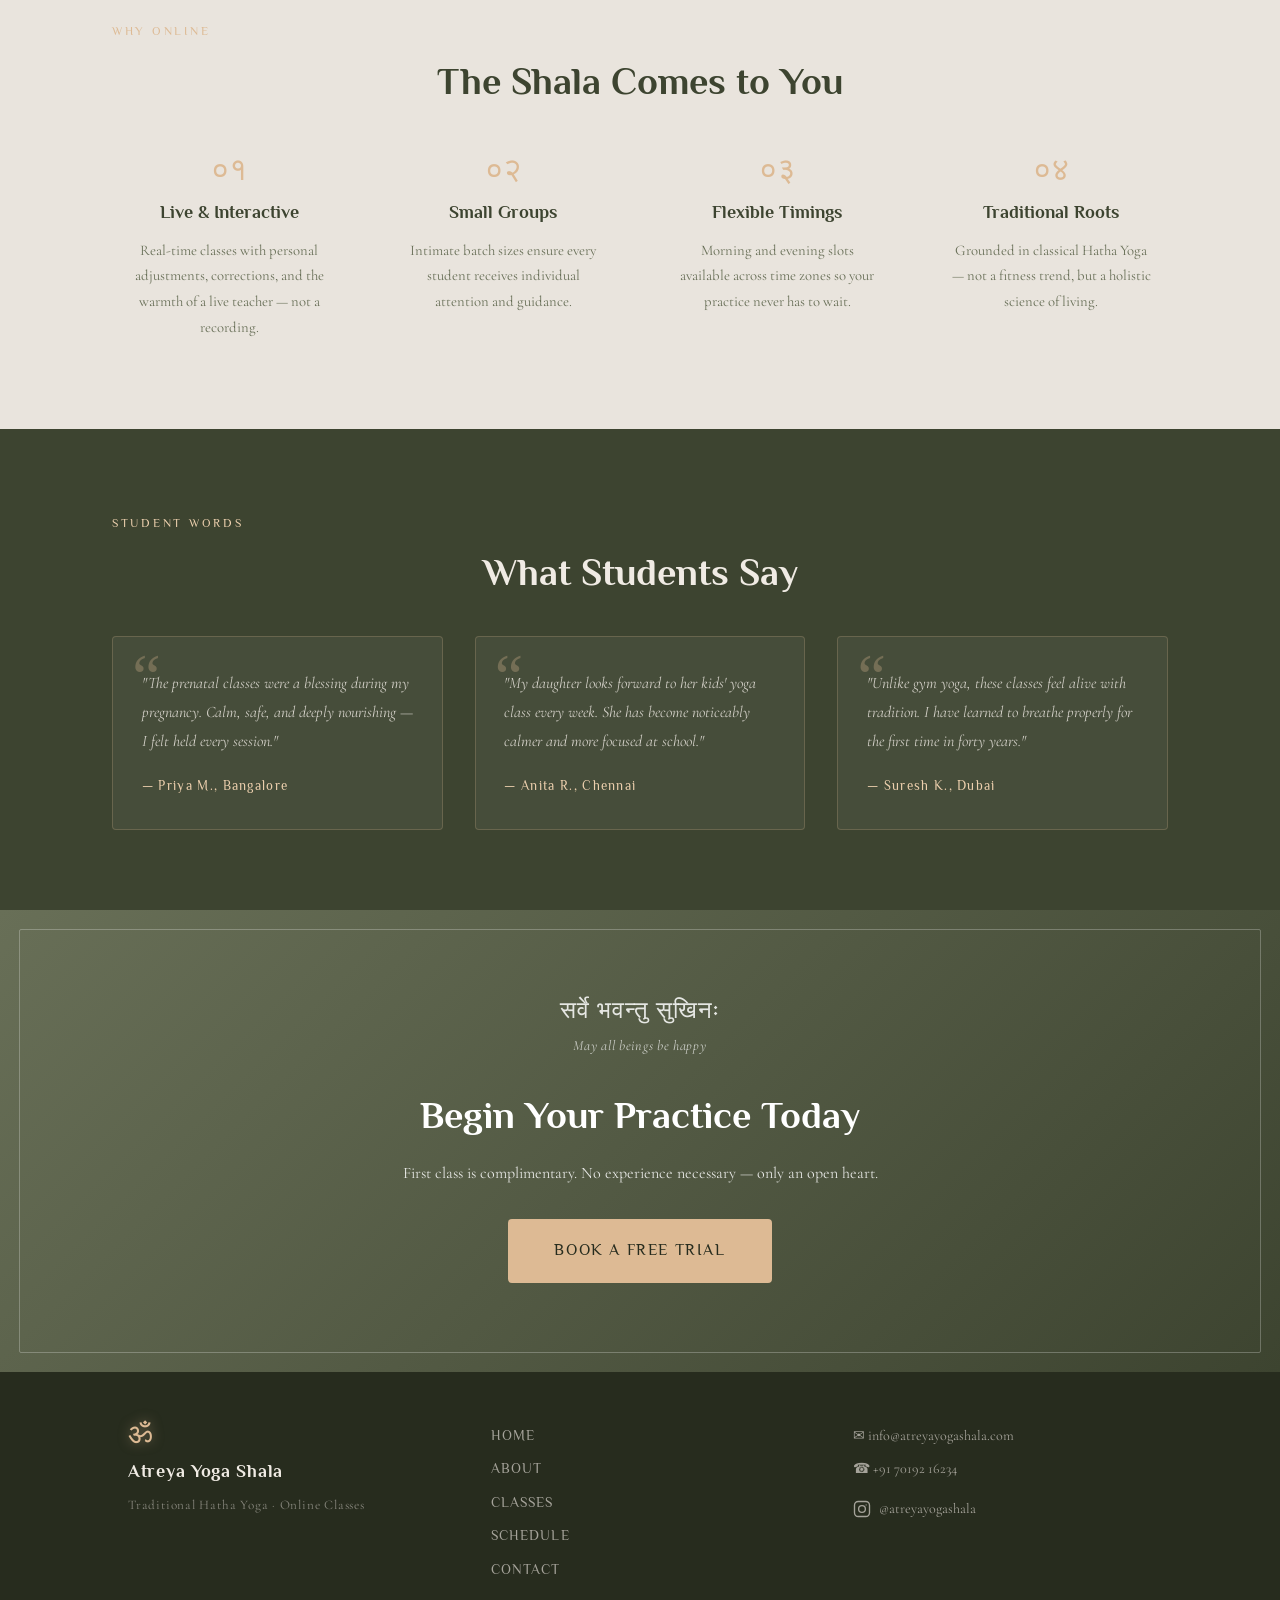
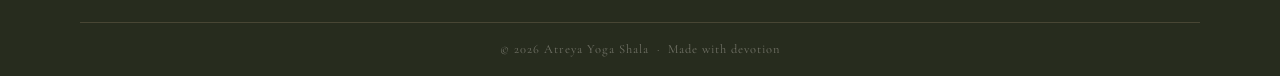
==== commit c5573217: "s" ====
--- a/index.html
+++ b/index.html
@@ -14,7 +14,7 @@
 
   <!-- Top bar -->
   <div class="topbar">
-    <span>&#9670; Online Classes Available Worldwide &#9670;</span>
+    <span>&#9670; Online Classes Available. &#9670;</span>
   </div>
 
   <!-- Header / Nav -->
--- a/css/style.css
+++ b/css/style.css
@@ -1301,7 +1301,7 @@
   padding: 0.75rem 1rem;
   border: 1px solid var(--border);
   border-radius: var(--radius);
-  background: var(--parchment);
+  background: #ffffff;
   font-family: var(--font-serif);
   font-size: 0.95rem;
   color: var(--text-dark);
